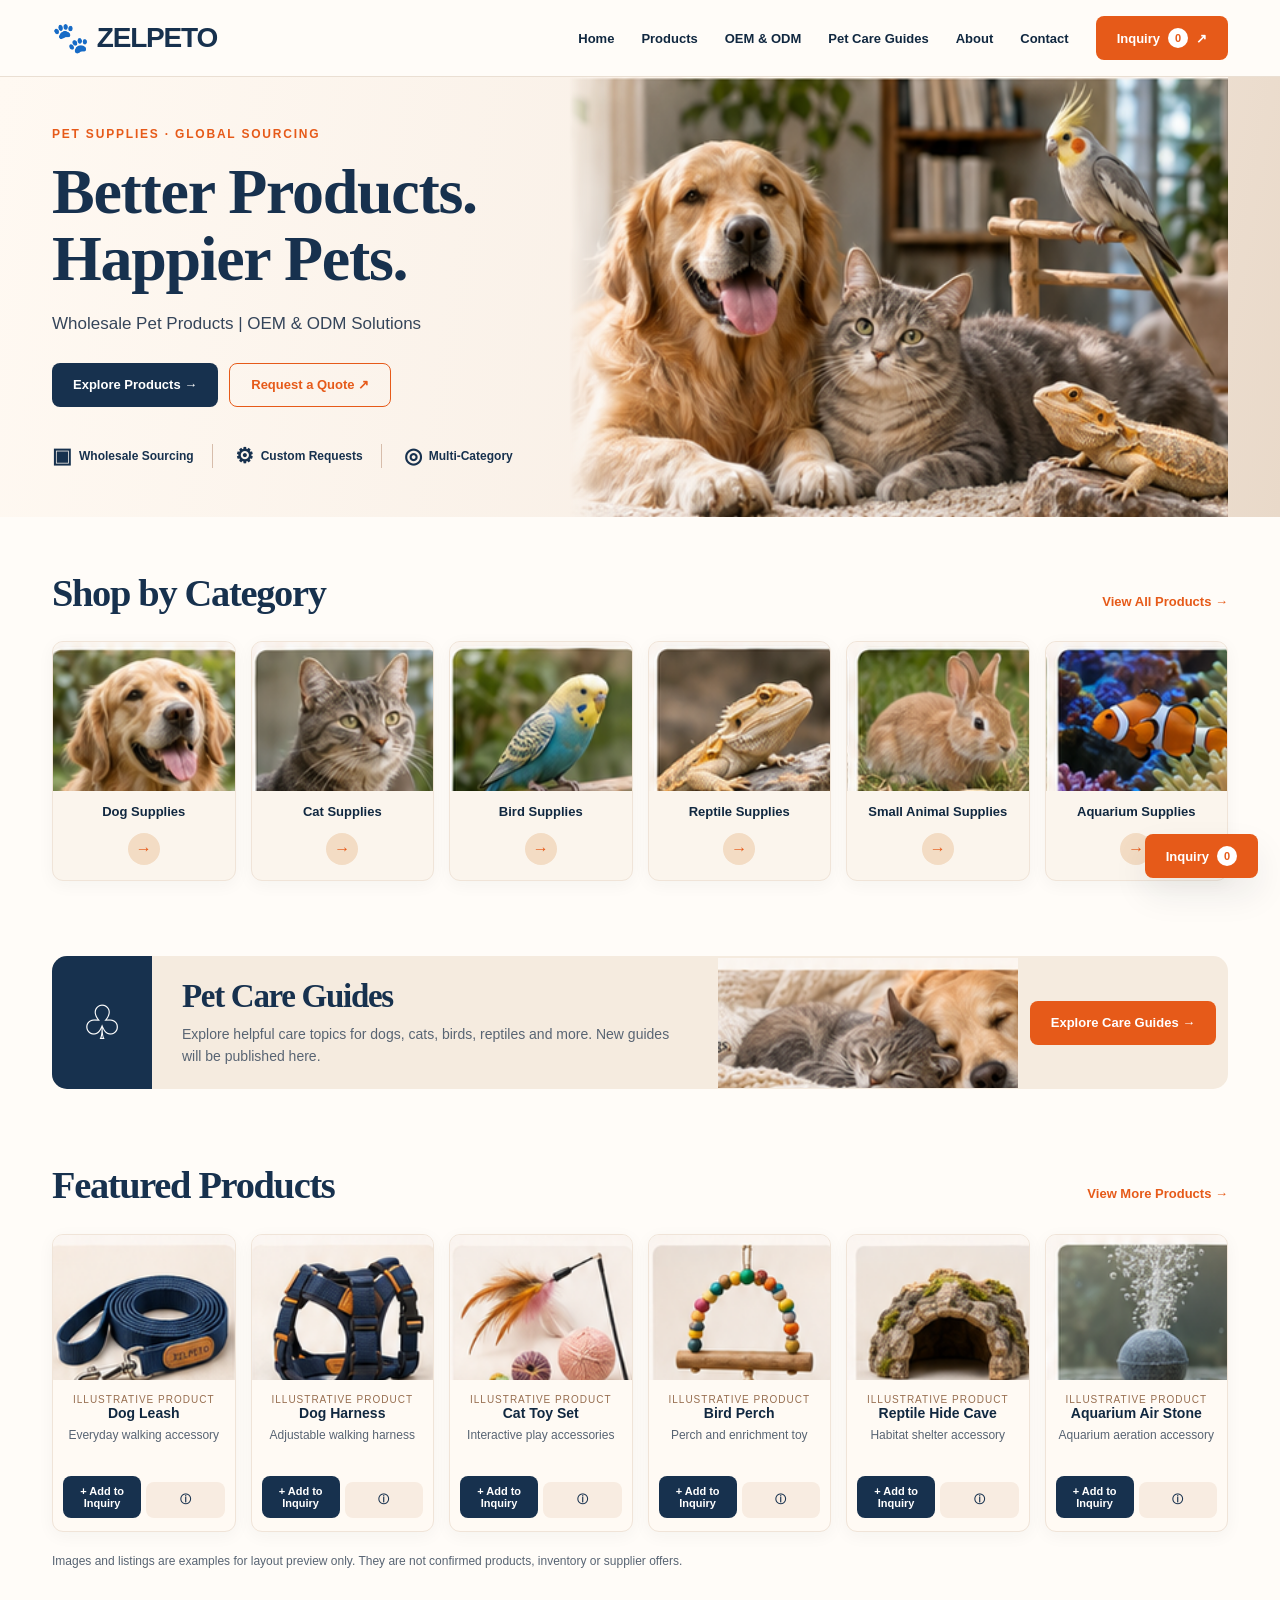
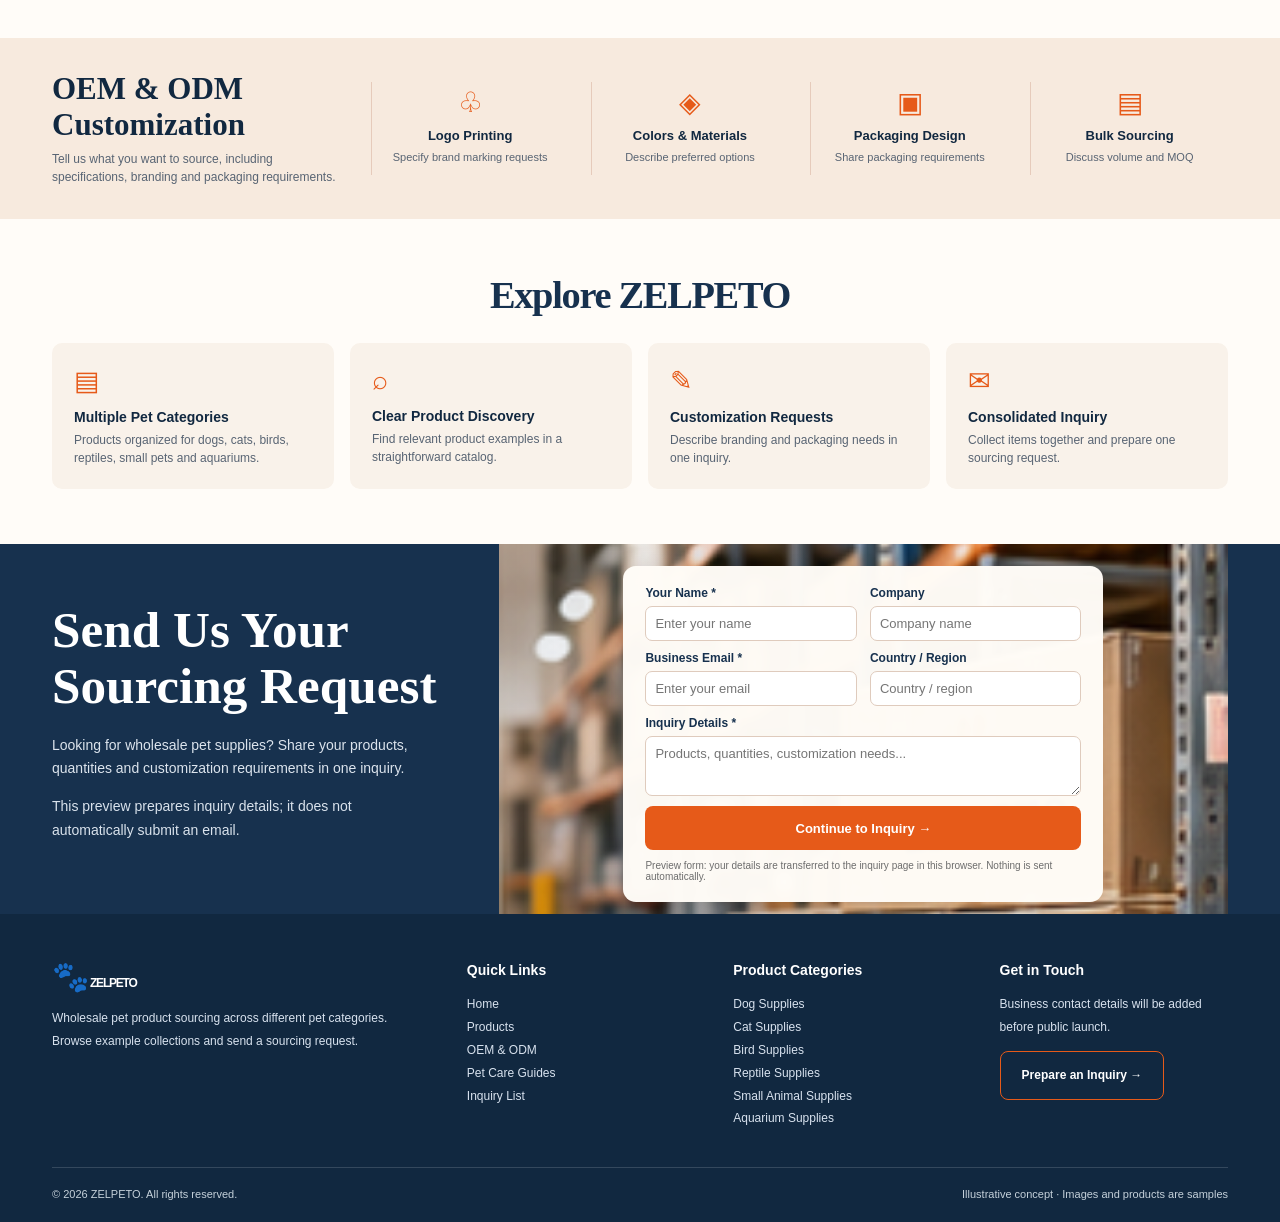
==== index.html @ fcb441b6 "Deploy ZELPETO static website" ====
<!doctype html><html lang="en"><head><meta charset="UTF-8"><meta name="viewport" content="width=device-width,initial-scale=1"><meta name="description" content="ZELPETO wholesale pet product sourcing: browse dog, cat, bird, reptile, small animal and aquarium product categories. Prepare an inquiry for custom sourcing."><meta name="theme-color" content="#19344f"><title>ZELPETO | Wholesale Pet Products & Sourcing</title><style>:root{--navy:#19344f;--navy2:#10283e;--orange:#d85b19;--orange2:#f2702b;--cream:#faf5ee;--paper:#fffefa;--sand:#f3e8dc;--line:#e9d9c9;--muted:#586473;--shadow:0 16px 35px rgba(31,39,50,.08)}*{box-sizing:border-box}html{scroll-behavior:smooth}body{margin:0;font-family:Inter,-apple-system,BlinkMacSystemFont,"Segoe UI",Arial,sans-serif;color:var(--navy2);background:var(--paper)}a{color:inherit;text-decoration:none}button,input,textarea,select{font:inherit}button{cursor:pointer}img{max-width:100%;display:block}.container{max-width:1240px;margin:auto;padding-inline:32px}.site-header{position:sticky;z-index:20;top:0;background:rgba(255,252,248,.96);border-bottom:1px solid #eadfd3;backdrop-filter:blur(16px)}.header-content{min-height:76px;display:flex;align-items:center;justify-content:space-between;gap:22px}.logo{display:inline-flex;align-items:center;gap:9px;font-weight:850;font-size:28px;letter-spacing:-1.2px;color:var(--navy)}.paw{font-size:30px;color:var(--orange);line-height:1}.nav{display:flex;align-items:center;gap:27px}.nav a{font-size:13px;font-weight:650;transition:color .15s}.nav a:hover,.nav a.active{color:var(--orange)}.btn{border:0;display:inline-flex;align-items:center;justify-content:center;gap:8px;min-height:44px;padding:12px 21px;border-radius:8px;font-size:13px;font-weight:750;transition:transform .18s,background .18s,color .18s}.btn:hover{transform:translateY(-2px)}.btn-primary{background:var(--navy);color:white}.btn-primary:hover{background:#295477}.btn-accent{background:var(--orange);color:white}.btn-accent:hover{background:#b9460d}.btn-outline{background:transparent;border:1.5px solid var(--orange);color:var(--orange)}.btn-outline:hover{background:#fff0e6}.btn-ghost{background:#f8ece1;color:var(--navy)}.menu-toggle{display:none;background:transparent;border:0;font-size:28px;color:var(--navy)}.hero{background:linear-gradient(110deg,#fff7ed 0%,#f8ecdf 48%,#ead9c7 100%);overflow:hidden}.hero-wrap{display:grid;grid-template-columns:48% 52%;min-height:480px;align-items:center}.hero-text{position:relative;z-index:1;padding-block:58px}.eyebrow{font-size:12px;font-weight:800;letter-spacing:1.8px;color:var(--orange);text-transform:uppercase}.hero h1,.title-serif,.section-heading,.page-head h1{font-family:Georgia,"Times New Roman",serif;font-weight:700;letter-spacing:-1.3px}.hero h1{font-size:clamp(42px,5vw,74px);line-height:1.06;margin:17px 0 18px;color:var(--navy)}.hero-lead{font-size:17px;line-height:1.55;margin:0 0 25px;color:#35455a}.hero-cta{display:flex;flex-wrap:wrap;gap:11px}.hero-photo{width:100%;height:480px;object-fit:cover;object-position:45% center;mask-image:linear-gradient(to right,transparent 0%,black 15%);-webkit-mask-image:linear-gradient(to right,transparent 0%,black 15%)}.trust-row{display:flex;gap:22px;margin-top:37px;font-size:12px;font-weight:700;color:var(--navy)}.trust-item{display:flex;align-items:center;gap:7px;border-right:1px solid #d7bdab;padding-right:18px}.trust-item:last-child{border:0}.trust-icon{font-size:21px}.section{padding-block:68px}.section-tight{padding-block:36px}.section-top{display:flex;justify-content:space-between;align-items:baseline;gap:14px;margin-bottom:27px}.section-heading{font-size:clamp(30px,3vw,42px);line-height:1.1;color:var(--navy);margin:0}.section-link{font-size:13px;color:var(--orange);font-weight:750;white-space:nowrap}.category-grid,.products-grid{display:grid;grid-template-columns:repeat(6,minmax(0,1fr));gap:15px}.category-card,.product-card{overflow:hidden;border-radius:11px;background:#fbf5ed;box-shadow:0 4px 17px rgba(28,38,52,.045);border:1px solid #f0e4d8}.category-card img{aspect-ratio:1.2;object-fit:cover;width:100%}.category-bottom{padding:13px 9px 15px;text-align:center}.category-bottom h3{font-size:13px;line-height:1.25;margin:0 0 13px}.circle-arrow{display:inline-flex;align-items:center;justify-content:center;width:32px;height:32px;border-radius:50%;background:#f3dcc4;color:var(--orange);font-weight:800}.category-card:hover img{filter:saturate(1.08)}.guides-banner{background:#f5ebdf;display:grid;grid-template-columns:120px minmax(240px,1fr) 230px 190px;align-items:center;overflow:hidden;border-radius:15px;min-height:150px}.guides-symbol{background:var(--navy);color:white;height:100%;display:flex;align-items:center;justify-content:center;font-size:58px}.guides-copy{padding:22px 30px}.guides-copy .section-heading{font-size:33px}.guides-copy p{margin:8px 0 0;font-size:14px;line-height:1.6;color:var(--muted)}.guides-photo{width:100%;height:150px;object-fit:cover;object-position:center}.guides-action{padding:12px}.guides-action .btn{width:100%;white-space:nowrap}.product-card{background:#fffaf4;display:flex;flex-direction:column}.product-card img{width:100%;aspect-ratio:1.12;object-fit:cover;background:#f4ece4}.product-body{padding:14px 10px 13px;display:flex;flex:1;flex-direction:column;text-align:center;align-items:center}.product-body h3{margin:0 0 6px;font-size:14px}.product-body p{font-size:12px;color:var(--muted);line-height:1.4;margin:0 0 14px;min-height:35px}.product-body .btn{font-size:11px;min-height:36px;padding:9px 11px;width:100%;margin-top:auto}.demo-label{font-size:10px;letter-spacing:1px;color:#976e50;text-transform:uppercase}.oem-band{background:#f7eade;padding:33px 0}.oem-layout{display:grid;grid-template-columns:1.5fr repeat(4,1fr);gap:22px;align-items:center}.oem-intro h2{font-family:Georgia,serif;font-size:31px;line-height:1.15;margin:0 0 8px}.oem-intro p{margin:0;color:var(--muted);font-size:12px;line-height:1.5}.oem-item{min-height:93px;text-align:center;border-left:1px solid #e6cbbb;padding:4px 10px}.oem-item .oem-icon{font-size:28px;color:var(--orange);display:block;margin-bottom:9px}.oem-item h3{font-size:13px;margin:0 0 6px}.oem-item p{margin:0;font-size:11px;color:var(--muted);line-height:1.5}.choose-grid{display:grid;grid-template-columns:repeat(4,1fr);gap:16px}.choose-card{background:#f9f2ea;border-radius:10px;padding:22px;min-height:138px}.choose-icon{color:var(--orange);font-size:27px}.choose-card h3{font-size:14px;margin:12px 0 6px}.choose-card p{font-size:12px;line-height:1.5;color:var(--muted);margin:0}.section-heading.center{text-align:center;margin-bottom:27px}.contact-panel{background:var(--navy);color:white;overflow:hidden}.contact-layout{display:grid;grid-template-columns:38% 1fr;align-items:center;min-height:330px;gap:30px}.contact-copy h2{font-family:Georgia,serif;font-size:clamp(30px,4vw,52px);line-height:1.1;margin:0 0 19px}.contact-copy p{line-height:1.7;color:#dce4ed;font-size:14px;max-width:380px}.contact-actions{display:flex;gap:10px;flex-wrap:wrap;margin-top:25px}.contact-image{height:330px;background:linear-gradient(90deg,var(--navy),transparent 20%),url('[data-uri]') center/cover no-repeat;position:relative}.contact-image:after{content:"Sample brand imagery · not a real warehouse";position:absolute;bottom:14px;right:14px;background:rgba(16,40,62,.8);color:white;font-size:11px;padding:7px 10px;border-radius:6px}.site-footer{background:var(--navy2);color:white;padding:48px 0 22px}.footer-grid{display:grid;grid-template-columns:1.65fr 1fr 1fr 1fr;gap:38px}.footer-grid h3{font-size:14px;margin:0 0 15px}.footer-grid p,.footer-grid a{font-size:12px;color:#d8e2ee;line-height:1.9}.footer-grid a{display:block}.footer-grid a:hover{color:white;text-decoration:underline}.footer-bottom{margin-top:37px;padding-top:20px;border-top:1px solid rgba(255,255,255,.15);font-size:11px;color:#c5d1da;display:flex;justify-content:space-between;gap:20px}.page-head{background:#f7ede3;padding:60px 0 50px}.page-head h1{font-size:clamp(38px,5vw,58px);margin:8px 0 12px}.page-head p{font-size:15px;color:var(--muted);max-width:690px;line-height:1.65;margin:0}.pill-row{display:flex;flex-wrap:wrap;gap:8px;margin-bottom:24px}.pill{background:white;border:1px solid #e7d6c6;color:var(--navy);border-radius:60px;padding:11px 15px;font-size:13px;font-weight:650}.pill[aria-pressed="true"],.pill:hover{background:var(--navy);color:white;border-color:var(--navy)}.catalog-grid{display:grid;grid-template-columns:repeat(3,1fr);gap:22px}.catalog-grid .product-card img{aspect-ratio:1.45}.catalog-grid .product-body{padding:17px}.catalog-grid .product-body p{min-height:0}.catalog-grid .product-body .btn{max-width:225px}.empty{padding:50px;text-align:center;background:#faf3ec;border-radius:14px;color:var(--muted)}.guide-categories{display:grid;grid-template-columns:repeat(3,1fr);gap:22px}.guide-card{border:1px solid #e8d8c8;border-radius:13px;overflow:hidden;background:#fffcf8}.guide-card img{width:100%;aspect-ratio:1.75;object-fit:cover}.guide-card div{padding:21px}.guide-card h3{font-size:20px;margin:0 0 7px;color:var(--navy)}.guide-card p{font-size:13px;line-height:1.6;color:var(--muted);margin:0}.notice{background:#fff1e6;border-left:4px solid var(--orange);padding:17px 20px;border-radius:6px;color:#63432e;font-size:13px;line-height:1.7;margin-top:26px}.inquiry-layout{display:grid;grid-template-columns:1.12fr 1fr;gap:32px;align-items:start}.panel{background:#fffaf4;border:1px solid #eadbcc;border-radius:14px;padding:26px}.panel h2{margin:0 0 14px;font-size:22px}.cart-item{display:flex;align-items:center;gap:14px;border-bottom:1px solid #eadbcc;padding:15px 0}.cart-item img{width:74px;height:74px;object-fit:cover;border-radius:8px}.cart-item .info{flex:1}.cart-item h3{margin:0 0 6px;font-size:14px}.cart-item p{margin:0 0 8px;color:var(--muted);font-size:11px}.cart-item button{background:transparent;border:0;color:#a44c2a;font-size:12px;padding:0}.cart-item input{width:68px;border:1px solid #dfccbc;border-radius:6px;padding:8px}.form-grid{display:grid;grid-template-columns:1fr 1fr;gap:13px}.field{display:flex;flex-direction:column;gap:6px;margin-bottom:14px}.field label{font-size:12px;font-weight:700}.field input,.field textarea,.field select{border:1px solid #dfcbbd;border-radius:7px;background:white;padding:12px;width:100%;font-size:13px;color:var(--navy)}.field textarea{min-height:125px;resize:vertical}.help{font-size:12px;line-height:1.6;color:var(--muted)}.status{margin-top:15px;font-size:13px;min-height:20px}.modal-backdrop{position:fixed;z-index:40;inset:0;background:rgba(12,27,41,.65);padding:20px;display:flex;align-items:center;justify-content:center}.modal{background:white;border-radius:15px;width:min(670px,100%);max-height:90vh;overflow:auto;position:relative;display:grid;grid-template-columns:45% 55%}.modal>img{width:100%;height:100%;object-fit:cover}.modal-copy{padding:28px}.modal-copy h2{margin:6px 0;font-size:26px}.modal-copy p{font-size:13px;line-height:1.7;color:var(--muted)}.modal-close{position:absolute;top:10px;right:10px;border:0;background:white;border-radius:50%;font-size:24px;width:36px;height:36px;box-shadow:var(--shadow)}.floating-cart{position:fixed;right:22px;bottom:22px;z-index:12;box-shadow:var(--shadow)}.count{display:inline-flex;background:#fff;color:var(--orange);min-width:20px;height:20px;border-radius:20px;align-items:center;justify-content:center;font-size:11px;padding:0 4px}.sr-only{position:absolute;width:1px;height:1px;overflow:hidden;clip:rect(0,0,0,0)}
@media(max-width:1080px){.nav{gap:16px}.nav a{font-size:12px}.logo{font-size:24px}.category-grid,.products-grid{grid-template-columns:repeat(3,1fr)}.guides-banner{grid-template-columns:90px 1fr 170px}.guides-action{grid-column:2 / -1;padding:0 20px 18px;justify-self:start}.guides-photo{height:100%}.oem-layout{grid-template-columns:repeat(4,1fr)}.oem-intro{grid-column:1 / -1}.oem-item:first-of-type{border:0}}
@media(max-width:740px){.container{padding-inline:18px}.header-content{min-height:66px}.menu-toggle{display:block}.nav{display:none;position:absolute;left:0;right:0;top:66px;flex-direction:column;align-items:stretch;gap:0;background:#fffaf5;padding:12px 18px 20px;box-shadow:0 15px 25px #0001}.nav.open{display:flex}.nav a{padding:12px;font-size:14px}.nav .btn{margin-top:9px}.hero-wrap{grid-template-columns:1fr}.hero-text{padding-block:37px 22px}.hero h1{font-size:44px}.hero-lead{font-size:14px}.hero-photo{height:270px;mask-image:none;-webkit-mask-image:none;object-position:center}.trust-row{gap:8px;justify-content:space-between;margin-top:25px;font-size:10px}.trust-item{padding-right:8px;gap:4px}.trust-icon{font-size:15px}.section{padding-block:43px}.section-heading{font-size:30px}.section-top{align-items:center}.section-link{font-size:11px}.category-grid,.products-grid{grid-template-columns:repeat(2,1fr);gap:10px}.category-card img{aspect-ratio:1.25}.guides-banner{grid-template-columns:66px 1fr;min-height:0}.guides-symbol{font-size:34px}.guides-copy{padding:19px}.guides-copy .section-heading{font-size:25px}.guides-copy p{font-size:12px}.guides-photo{display:none}.guides-action{grid-column:2;padding:0 18px 18px}.product-body .btn{font-size:10px}.oem-layout{grid-template-columns:repeat(2,1fr);gap:14px}.oem-item{border-left:0;border-top:1px solid #e6cbbb;padding-top:14px}.choose-grid{grid-template-columns:repeat(2,1fr);gap:9px}.choose-card{padding:16px}.contact-layout{grid-template-columns:1fr;gap:0;padding-top:32px}.contact-image{height:190px;margin-inline:-18px}.footer-grid{grid-template-columns:repeat(2,1fr);gap:25px}.footer-grid>div:first-child{grid-column:1/-1}.footer-bottom{display:block}.catalog-grid,.guide-categories,.inquiry-layout{grid-template-columns:1fr}.page-head{padding:42px 0}.form-grid{grid-template-columns:1fr}.modal{grid-template-columns:1fr;max-width:450px}.modal>img{height:220px}.modal-copy{padding:20px}.floating-cart{bottom:15px;right:15px}}

/* ZELPETO approved navy / cream / orange design refinements */
:root{--navy:#17314e;--navy2:#112840;--orange:#e65a19;--cream:#fbf4ec;--paper:#fffcf8}
.hero{background:linear-gradient(100deg,#fff9f2 0%,#f9f0e7 53%,#e9d9c9 100%)}
.hero-wrap{min-height:440px;grid-template-columns:44% 56%}
.hero-photo{height:440px;object-position:center center;mask-image:linear-gradient(to right,transparent 0%,black 8%);-webkit-mask-image:linear-gradient(to right,transparent 0%,black 8%)}
.hero-text{padding-block:47px}
.section{padding-block:55px}
.section-tight{padding-block:20px}
.category-card img{aspect-ratio:1.22}
.guides-banner{grid-template-columns:100px minmax(230px,1fr) 300px 210px;min-height:130px}
.guides-photo{height:130px}
.guides-symbol{font-size:47px}
.product-card img{aspect-ratio:1.25}
.contact-layout{min-height:370px;grid-template-columns:38% 62%;gap:0}
.contact-image{height:370px}
.contact-form-preview{background:rgba(255,252,247,.98);border-radius:13px;padding:20px 22px;box-shadow:0 8px 30px #0002;color:var(--navy);max-width:480px;position:relative;z-index:1;margin:0 auto}
.contact-form-preview .field{margin-bottom:10px}.contact-form-preview .field input,.contact-form-preview .field textarea{padding:9px}.contact-form-preview .field textarea{min-height:60px}
.contact-form-preview .btn{width:100%}
.contact-right{height:370px;position:relative;display:grid;align-items:center;padding:22px 24px;background:linear-gradient(90deg,rgba(23,49,78,.09),rgba(23,49,78,.01)),url('[data-uri]') right center/cover no-repeat}
.photo-note{font-size:10px;color:#6d6d6d;margin:10px 0 0}
@media(max-width:1080px){.guides-banner{grid-template-columns:75px 1fr 175px}.guides-photo{height:100%}.guides-action{grid-column:2/-1}.hero-wrap{grid-template-columns:46% 54%}}
@media(max-width:740px){.hero-wrap{grid-template-columns:1fr}.hero-photo{height:260px;mask-image:none;-webkit-mask-image:none}.section{padding-block:42px}.guides-banner{grid-template-columns:66px 1fr}.guides-photo{display:none}.contact-layout{grid-template-columns:1fr}.contact-right{height:auto;padding:22px 18px 28px;margin-inline:-18px}.contact-form-preview{max-width:none;margin:0;width:100%}}
</style></head><body data-page="home"><div id="app"></div><script>/* Customize this before publishing. Empty email means no email sending is advertised. */
window.ZELPETO_CONFIG = {
  companyEmail: "",
  companyName: "ZELPETO"
};

window.ZELPETO_CATEGORIES = [
  { id:"dog", name:"Dog Supplies", img:"02_category_dog.png", subtitle:"Everyday essentials for dogs" },
  { id:"cat", name:"Cat Supplies", img:"03_category_cat.png", subtitle:"Play, rest and care for cats" },
  { id:"bird", name:"Bird Supplies", img:"04_category_bird.png", subtitle:"Enrichment and habitat accessories" },
  { id:"reptile", name:"Reptile Supplies", img:"05_category_reptile.png", subtitle:"Reptile habitat essentials" },
  { id:"small", name:"Small Animal Supplies", img:"06_category_small_animal.png", subtitle:"Accessories for smaller companions" },
  { id:"aquarium", name:"Aquarium Supplies", img:"07_category_aquarium.png", subtitle:"Aquarium equipment and décor" }
];
window.ZELPETO_PRODUCTS = [
  { id:"demo-dog-leash", name:"Dog Leash", category:"dog", image:"09_product_dog_leash.png", subtitle:"Everyday walking accessory", detail:"A sample leash listing showcasing the product catalog format. Materials, available lengths and order quantity are confirmed during sourcing." },
  { id:"demo-dog-harness", name:"Dog Harness", category:"dog", image:"10_product_dog_harness.png", subtitle:"Adjustable walking harness", detail:"A sample harness listing. Confirm sizes, materials and customization options before placing any purchase order." },
  { id:"demo-cat-toy", name:"Cat Toy Set", category:"cat", image:"11_product_cat_toy_set.png", subtitle:"Interactive play accessories", detail:"A sample cat play set listing. Product components, packaging and MOQ require supplier confirmation." },
  { id:"demo-bird-perch", name:"Bird Perch", category:"bird", image:"12_product_bird_perch.png", subtitle:"Perch and enrichment toy", detail:"A sample bird accessory listing. Check suitability, dimensions and materials for each bird species." },
  { id:"demo-reptile-hide", name:"Reptile Hide Cave", category:"reptile", image:"13_product_reptile_hide_cave.png", subtitle:"Habitat shelter accessory", detail:"A sample reptile shelter listing. Final specifications should be matched to the species and enclosure." },
  { id:"demo-air-stone", name:"Aquarium Air Stone", category:"aquarium", image:"14_product_aquarium_air_stone.png", subtitle:"Aquarium aeration accessory", detail:"A sample aquarium accessory listing. Review pump compatibility, product size and material specifications." }
];

window.ZELPETO_EMBEDDED_IMAGES={"01_hero_animals.png":"[data-uri]","02_category_dog.png":"[data-uri]","03_category_cat.png":"[data-uri]","04_category_bird.png":"[data-uri]","05_category_reptile.png":"[data-uri]","06_category_small_animal.png":"[data-uri]","07_category_aquarium.png":"[data-uri]","08_guides_banner_animals.png":"[data-uri]","09_product_dog_leash.png":"[data-uri]","10_product_dog_harness.png":"[data-uri]","11_product_cat_toy_set.png":"[data-uri]","12_product_bird_perch.png":"[data-uri]","13_product_reptile_hide_cave.png":"[data-uri]","14_product_aquarium_air_stone.png":"[data-uri]","15_warehouse_boxes.png":"[data-uri]"};
(function(){
  'use strict';
  const categories=window.ZELPETO_CATEGORIES||[];
  const products=window.ZELPETO_PRODUCTS||[];
  const cfg=window.ZELPETO_CONFIG||{};
  const img=n=>window.ZELPETO_EMBEDDED_IMAGES[n]||'';
  const byId=id=>document.getElementById(id);
  const textSafe=s=>String(s).replace(/[&<>"']/g,c=>({'&':'&amp;','<':'&lt;','>':'&gt;','"':'&quot;',"'":'&#39;'}[c]));
  const getCart=()=>{try{const v=JSON.parse(localStorage.getItem('zelpeto_inquiry_cart')||JSON.stringify(window.__cartBackup||{}));return v&&typeof v==='object'&&!Array.isArray(v)?v:{}}catch{return {}}};
  const putCart=c=>{try{localStorage.setItem('zelpeto_inquiry_cart',JSON.stringify(c))}catch(e){window.__cartBackup=c}updateCount()};
  const updateCount=()=>{const n=Object.values(getCart()).reduce((s,v)=>s+(Math.max(0,Number(v)||0)),0);document.querySelectorAll('.cart-count').forEach(x=>x.textContent=n)};
  const toast=message=>{let el=byId('feedback-toast');if(!el){el=document.createElement('div');el.id='feedback-toast';el.style.cssText='position:fixed;bottom:85px;right:20px;background:#19344f;color:white;padding:12px 18px;border-radius:9px;z-index:80;box-shadow:0 8px 30px #0003;font-size:13px;max-width:290px';document.body.appendChild(el)}el.textContent=message;el.hidden=false;setTimeout(()=>el.hidden=true,2600)};
  function addCart(id){const p=products.find(x=>x.id===id);if(!p)return;const c=getCart();c[id]=Math.min(9999,(Number(c[id])||0)+1);putCart(c);toast(p.name+' added to inquiry list')}
  function header(){return `<header class="site-header"><div class="container header-content"><a href="index.html" class="logo" aria-label="ZELPETO Home"><span class="paw">🐾</span> ZELPETO</a><button class="menu-toggle" id="menu-toggle" aria-label="Toggle menu" aria-expanded="false">☰</button><nav id="main-nav" class="nav" aria-label="Main navigation"><a href="index.html">Home</a><a href="products.html">Products</a><a href="index.html#oem">OEM & ODM</a><a href="guides.html">Pet Care Guides</a><a href="index.html#why">About</a><a href="index.html#contact">Contact</a><a href="inquiry.html" class="btn btn-accent">Inquiry <span class="count cart-count">0</span> ↗</a></nav></div></header>`}
  function footer(){return `<footer class="site-footer"><div class="container"><div class="footer-grid"><div><a class="logo" href="index.html" style="color:white"><span class="paw">🐾</span> ZELPETO</a><p>Wholesale pet product sourcing across different pet categories.<br>Browse example collections and send a sourcing request.</p></div><div><h3>Quick Links</h3><a href="index.html">Home</a><a href="products.html">Products</a><a href="index.html#oem">OEM & ODM</a><a href="guides.html">Pet Care Guides</a><a href="inquiry.html">Inquiry List</a></div><div><h3>Product Categories</h3>${categories.map(c=>`<a href="products.html?category=${c.id}">${textSafe(c.name)}</a>`).join('')}</div><div><h3>Get in Touch</h3><p>Business contact details will be added before public launch.</p><a href="inquiry.html" class="btn btn-outline" style="display:inline-flex;color:white">Prepare an Inquiry →</a></div></div><div class="footer-bottom"><span>© ${new Date().getFullYear()} ZELPETO. All rights reserved.</span><span>Illustrative concept · Images and products are samples</span></div></div></footer>`}
  function categoryCard(c){return `<a class="category-card" href="products.html?category=${c.id}"><img src="${img(c.img)}" alt="${textSafe(c.name)}" loading="lazy"><div class="category-bottom"><h3>${textSafe(c.name)}</h3><span class="circle-arrow" aria-hidden="true">→</span></div></a>`}
  function productCard(p){return `<article class="product-card"><img src="${img(p.image)}" alt="Sample product image: ${textSafe(p.name)}" loading="lazy"><div class="product-body"><span class="demo-label">Illustrative product</span><h3>${textSafe(p.name)}</h3><p>${textSafe(p.subtitle)}</p><div style="display:flex;gap:5px;width:100%"><button class="btn btn-primary" data-add="${p.id}">+ Add to Inquiry</button><button class="btn btn-ghost" data-view="${p.id}" aria-label="Details for ${textSafe(p.name)}">ⓘ</button></div></div></article>`}
  function home(){return `<section class="hero"><div class="container hero-wrap"><div class="hero-text"><div class="eyebrow">Pet Supplies · Global Sourcing</div><h1>Better Products.<br>Happier Pets.</h1><p class="hero-lead">Wholesale Pet Products | OEM & ODM Solutions</p><div class="hero-cta"><a class="btn btn-primary" href="products.html">Explore Products →</a><a class="btn btn-outline" href="inquiry.html">Request a Quote ↗</a></div><div class="trust-row"><span class="trust-item"><span class="trust-icon">▣</span> Wholesale Sourcing</span><span class="trust-item"><span class="trust-icon">⚙</span> Custom Requests</span><span class="trust-item"><span class="trust-icon">◎</span> Multi-Category</span></div></div><img class="hero-photo" src="${img('01_hero_animals.png')}" alt="Dog, cat, bird and bearded dragon in a warm home environment"></div></section>
  <section class="section" id="categories"><div class="container"><div class="section-top"><h2 class="section-heading">Shop by Category</h2><a class="section-link" href="products.html">View All Products →</a></div><div class="category-grid">${categories.map(categoryCard).join('')}</div></div></section>
  <section class="section-tight"><div class="container"><div class="guides-banner"><div class="guides-symbol" aria-hidden="true">♧</div><div class="guides-copy"><h2 class="section-heading">Pet Care Guides</h2><p>Explore helpful care topics for dogs, cats, birds, reptiles and more. New guides will be published here.</p></div><img class="guides-photo" src="${img('08_guides_banner_animals.png')}" alt="Sleeping dog and cat"><div class="guides-action"><a class="btn btn-accent" href="guides.html">Explore Care Guides →</a></div></div></div></section>
  <section class="section" id="featured"><div class="container"><div class="section-top"><h2 class="section-heading">Featured Products</h2><a class="section-link" href="products.html">View More Products →</a></div><div class="products-grid">${products.map(productCard).join('')}</div><p class="help" style="margin-top:20px">Images and listings are examples for layout preview only. They are not confirmed products, inventory or supplier offers.</p></div></section>
  <section id="oem" class="oem-band"><div class="container oem-layout"><div class="oem-intro"><h2>OEM & ODM<br>Customization</h2><p>Tell us what you want to source, including specifications, branding and packaging requirements.</p></div><div class="oem-item"><span class="oem-icon">♧</span><h3>Logo Printing</h3><p>Specify brand marking requests</p></div><div class="oem-item"><span class="oem-icon">◈</span><h3>Colors & Materials</h3><p>Describe preferred options</p></div><div class="oem-item"><span class="oem-icon">▣</span><h3>Packaging Design</h3><p>Share packaging requirements</p></div><div class="oem-item"><span class="oem-icon">▤</span><h3>Bulk Sourcing</h3><p>Discuss volume and MOQ</p></div></div></section>
  <section id="why" class="section"><div class="container"><h2 class="section-heading center">Explore ZELPETO</h2><div class="choose-grid"><div class="choose-card"><span class="choose-icon">▤</span><h3>Multiple Pet Categories</h3><p>Products organized for dogs, cats, birds, reptiles, small pets and aquariums.</p></div><div class="choose-card"><span class="choose-icon">⌕</span><h3>Clear Product Discovery</h3><p>Find relevant product examples in a straightforward catalog.</p></div><div class="choose-card"><span class="choose-icon">✎</span><h3>Customization Requests</h3><p>Describe branding and packaging needs in one inquiry.</p></div><div class="choose-card"><span class="choose-icon">✉</span><h3>Consolidated Inquiry</h3><p>Collect items together and prepare one sourcing request.</p></div></div></div></section>
  <section id="contact" class="contact-panel"><div class="container contact-layout"><div class="contact-copy"><h2>Send Us Your<br>Sourcing Request</h2><p>Looking for wholesale pet supplies? Share your products, quantities and customization requirements in one inquiry.</p><p class="help" style="color:#d9e2ec">This preview prepares inquiry details; it does not automatically submit an email.</p></div><div class="contact-right"><form class="contact-form-preview" id="homepage-inquiry"><div class="form-grid"><div class="field"><label for="hp-name">Your Name *</label><input id="hp-name" name="name" autocomplete="name" required placeholder="Enter your name"></div><div class="field"><label for="hp-company">Company</label><input id="hp-company" name="company" autocomplete="organization" placeholder="Company name"></div></div><div class="form-grid"><div class="field"><label for="hp-email">Business Email *</label><input id="hp-email" name="email" type="email" autocomplete="email" required placeholder="Enter your email"></div><div class="field"><label for="hp-country">Country / Region</label><input id="hp-country" name="country" autocomplete="country-name" placeholder="Country / region"></div></div><div class="field"><label for="hp-details">Inquiry Details *</label><textarea id="hp-details" name="details" required placeholder="Products, quantities, customization needs..."></textarea></div><button class="btn btn-accent" type="submit">Continue to Inquiry →</button><p class="photo-note">Preview form: your details are transferred to the inquiry page in this browser. Nothing is sent automatically.</p></form></div></div></section>`}
  function catalog(){return `<section class="page-head"><div class="container"><div class="eyebrow">Product Catalog</div><h1>Explore Pet Supplies</h1><p>Browse across pet categories, view illustrative product details, and add items to an inquiry list. Actual availability and specifications need to be confirmed.</p></div></section><section class="section"><div class="container"><div class="pill-row" id="category-filters"><button class="pill" data-category="all">All Products</button>${categories.map(c=>`<button class="pill" data-category="${c.id}">${textSafe(c.name)}</button>`).join('')}</div><div id="catalog-grid" class="catalog-grid"></div><div class="notice">All listings shown are demonstration content based on the homepage mockup. Replace them with genuine product photography and verified specifications before public launch.</div></div></section>`}
  function guidePage(){return `<section class="page-head"><div class="container"><div class="eyebrow">Learn & Explore</div><h1>Pet Care Guides</h1><p>Find future care articles by pet type. This section is reserved for educational content and will grow as articles are reviewed and published.</p></div></section><section class="section"><div class="container"><div class="guide-categories">${categories.map(c=>`<article class="guide-card"><img src="${img(c.img)}" alt="${textSafe(c.name)}" loading="lazy"><div><h3>${textSafe(c.name.replace('Supplies','Care'))}</h3><p>${textSafe(c.subtitle)}. Educational guides coming soon.</p></div></article>`).join('')}</div><div class="notice">Care guides are not published yet. Later this section can expand into category pages and individual articles with sources and review dates.</div></div></section>`}
  function inquiry(){return `<section class="page-head"><div class="container"><div class="eyebrow">Sourcing Request</div><h1>Inquiry List</h1><p>Review the selected products and prepare your sourcing message. No information is sent to a server in this version.</p></div></section><section class="section"><div class="container inquiry-layout"><div class="panel"><h2>Selected Products <span class="count cart-count" style="background:var(--orange);color:white">0</span></h2><div id="cart-items"></div><p class="help">Adjust quantities below. Items are stored only in your current browser.</p><a class="btn btn-outline" href="products.html">+ Browse More Products</a></div><div class="panel"><h2>Prepare a Quote Request</h2><form id="inquiry-form"><div class="form-grid"><div class="field"><label for="fullName">Your Name *</label><input id="fullName" name="name" required autocomplete="name"></div><div class="field"><label for="company">Company</label><input id="company" name="company" autocomplete="organization"></div></div><div class="form-grid"><div class="field"><label for="email">Business Email *</label><input id="email" name="email" type="email" required autocomplete="email"></div><div class="field"><label for="country">Country / Region</label><input id="country" name="country" autocomplete="country-name"></div></div><div class="field"><label for="details">Products, Quantities & Requirements *</label><textarea id="details" name="details" required placeholder="Specify needed quantities, materials, branding, target market, packaging, etc."></textarea></div><button class="btn btn-accent" type="submit">Prepare My Inquiry →</button><p class="help" style="margin-top:12px" id="sending-disclaimer"></p><div role="status" class="status" id="inquiry-status"></div><div id="inquiry-actions" style="display:none;margin-top:10px;gap:9px;flex-wrap:wrap"><button type="button" class="btn btn-primary" id="copy-inquiry">Copy Inquiry Text</button><a id="email-inquiry" class="btn btn-outline" href="#" style="display:none">Open Email App ↗</a></div></form></div></div></section>`}
  const routes={home,products:catalog,guides:guidePage,inquiry};
  const page=document.body.dataset.page||'home';
  const app=byId('app');
  if(app)app.innerHTML=header()+(routes[page]||home)()+footer()+`<a href="inquiry.html" class="btn btn-accent floating-cart" aria-label="View inquiry list">Inquiry <span class="count cart-count">0</span></a>`;
  const toggle=byId('menu-toggle');if(toggle){toggle.addEventListener('click',()=>{let open=byId('main-nav').classList.toggle('open');toggle.setAttribute('aria-expanded',String(open))})}
  updateCount();
  document.addEventListener('click',e=>{const add=e.target.closest('[data-add]');if(add)addCart(add.dataset.add);const view=e.target.closest('[data-view]');if(view)showProduct(view.dataset.view)});
  function showProduct(id){const p=products.find(x=>x.id===id);if(!p)return;const overlay=document.createElement('div');overlay.className='modal-backdrop';overlay.innerHTML=`<div class="modal" role="dialog" aria-modal="true" aria-label="${textSafe(p.name)} details"><button class="modal-close" aria-label="Close">×</button><img src="${img(p.image)}" alt="${textSafe(p.name)}"><div class="modal-copy"><div class="eyebrow">Sample Product</div><h2>${textSafe(p.name)}</h2><p>${textSafe(p.detail)}</p><p><strong>MOQ:</strong> To be confirmed<br><strong>Customization:</strong> By inquiry<br><strong>Availability:</strong> Unverified sample</p><button class="btn btn-primary" data-add="${p.id}">+ Add to Inquiry</button></div></div>`;document.body.append(overlay);const close=()=>overlay.remove();overlay.querySelector('.modal-close').onclick=close;overlay.addEventListener('click',e=>{if(e.target===overlay)close()});const esc=e=>{if(e.key==='Escape'){close();document.removeEventListener('keydown',esc)}};document.addEventListener('keydown',esc);overlay.querySelector('.modal-close').focus()}
  if(page==='products'){const filterButtons=Array.from(document.querySelectorAll('[data-category]'));const initial=new URLSearchParams(location.search).get('category')||'all';const select=id=>{const valid=id==='all'||categories.some(c=>c.id===id);const current=valid?id:'all';filterButtons.forEach(b=>b.setAttribute('aria-pressed',String(b.dataset.category===current)));const show=current==='all'?products:products.filter(p=>p.category===current);byId('catalog-grid').innerHTML=show.length?show.map(productCard).join(''):`<div class="empty" style="grid-column:1/-1">No sample products in this category yet. You can still describe your sourcing needs in an inquiry.</div>`;const target=new URL(location.href);if(current==='all')target.searchParams.delete('category');else target.searchParams.set('category',current);history.replaceState(null,'',target)};filterButtons.forEach(b=>b.onclick=()=>select(b.dataset.category));select(initial)}
  function renderCart(){const node=byId('cart-items');if(!node)return;const c=getCart();const entries=Object.entries(c).filter(([id,qty])=>products.some(p=>p.id===id)&&qty>0);if(!entries.length){node.innerHTML='<div class="empty" style="margin-bottom:18px">Your inquiry list is empty. Add products from the catalog or describe your request in the form.</div>';return}node.innerHTML=entries.map(([id,q])=>{const p=products.find(x=>x.id===id);return `<div class="cart-item"><img src="${img(p.image)}" alt="${textSafe(p.name)}"><div class="info"><h3>${textSafe(p.name)}</h3><p>Sample product · qty is indicative only</p><button data-remove="${id}">Remove</button></div><label><span class="sr-only">Quantity for ${textSafe(p.name)}</span><input aria-label="Quantity for ${textSafe(p.name)}" type="number" min="1" max="9999" value="${q}" data-quantity="${id}"></label></div>`}).join('');node.querySelectorAll('[data-remove]').forEach(b=>b.onclick=()=>{let c=getCart();delete c[b.dataset.remove];putCart(c);renderCart()});node.querySelectorAll('[data-quantity]').forEach(i=>i.onchange=()=>{let c=getCart();c[i.dataset.quantity]=Math.max(1,Math.min(9999,parseInt(i.value)||1));putCart(c);renderCart()})}
  if(page==='home'){const hp=byId('homepage-inquiry');if(hp)hp.addEventListener('submit',e=>{e.preventDefault();if(!hp.reportValidity())return;const data={name:hp.elements.name.value,company:hp.elements.company.value,email:hp.elements.email.value,country:hp.elements.country.value,details:hp.elements.details.value};try{sessionStorage.setItem('zelpeto_home_inquiry',JSON.stringify(data))}catch(e){}location.href='inquiry.html';})}
  if(page==='inquiry'){renderCart();try{const raw=sessionStorage.getItem('zelpeto_home_inquiry');if(raw){const values=JSON.parse(raw);for(const key of ['name','company','email','country','details']){if(values[key]&&byId('inquiry-form').elements[key])byId('inquiry-form').elements[key].value=values[key]}sessionStorage.removeItem('zelpeto_home_inquiry')}}catch{}let currentMessage='';const email=(cfg.companyEmail||'').trim();byId('sending-disclaimer').textContent=email?'This form prepares an email in your email app; submitting does not automatically send it.':'This preview does not send messages. You can copy the inquiry text; add a confirmed business email in config.js to enable an email-app link.';byId('inquiry-form').addEventListener('submit',e=>{e.preventDefault();const f=e.target;if(!f.reportValidity())return;const c=getCart();const lines=Object.entries(c).map(([id,qty])=>{const p=products.find(x=>x.id===id);return p?`- ${p.name}: ${qty} (sample item)` : ''}).filter(Boolean);currentMessage=`ZELPETO - Sourcing Inquiry\n\nName: ${f.elements.name.value.trim()}\nCompany: ${f.elements.company.value.trim()||'Not provided'}\nEmail: ${f.elements.email.value.trim()}\nCountry/Region: ${f.elements.country.value.trim()||'Not provided'}\n\nItems:\n${lines.length?lines.join('\n'):'No products selected'}\n\nRequirements:\n${f.elements.details.value.trim()}\n\nPlease confirm actual specifications, availability, MOQ and quotation.`;byId('inquiry-actions').style.display='flex';byId('inquiry-status').textContent='Your request text is ready. Nothing has been sent.';const link=byId('email-inquiry');if(email&&/^[^\s@]+@[^\s@]+\.[^\s@]+$/.test(email)){link.style.display='inline-flex';link.href=`mailto:${encodeURIComponent(email)}?subject=${encodeURIComponent('ZELPETO B2B sourcing inquiry')}&body=${encodeURIComponent(currentMessage)}`}else link.style.display='none'});byId('copy-inquiry').onclick=async()=>{try{await navigator.clipboard.writeText(currentMessage);toast('Inquiry text copied')}catch{const field=document.createElement('textarea');field.value=currentMessage;field.style.cssText='position:fixed;left:-9999px';document.body.append(field);field.select();document.execCommand('copy');field.remove();toast('Inquiry text copied')}}}
})();
</script></body></html>
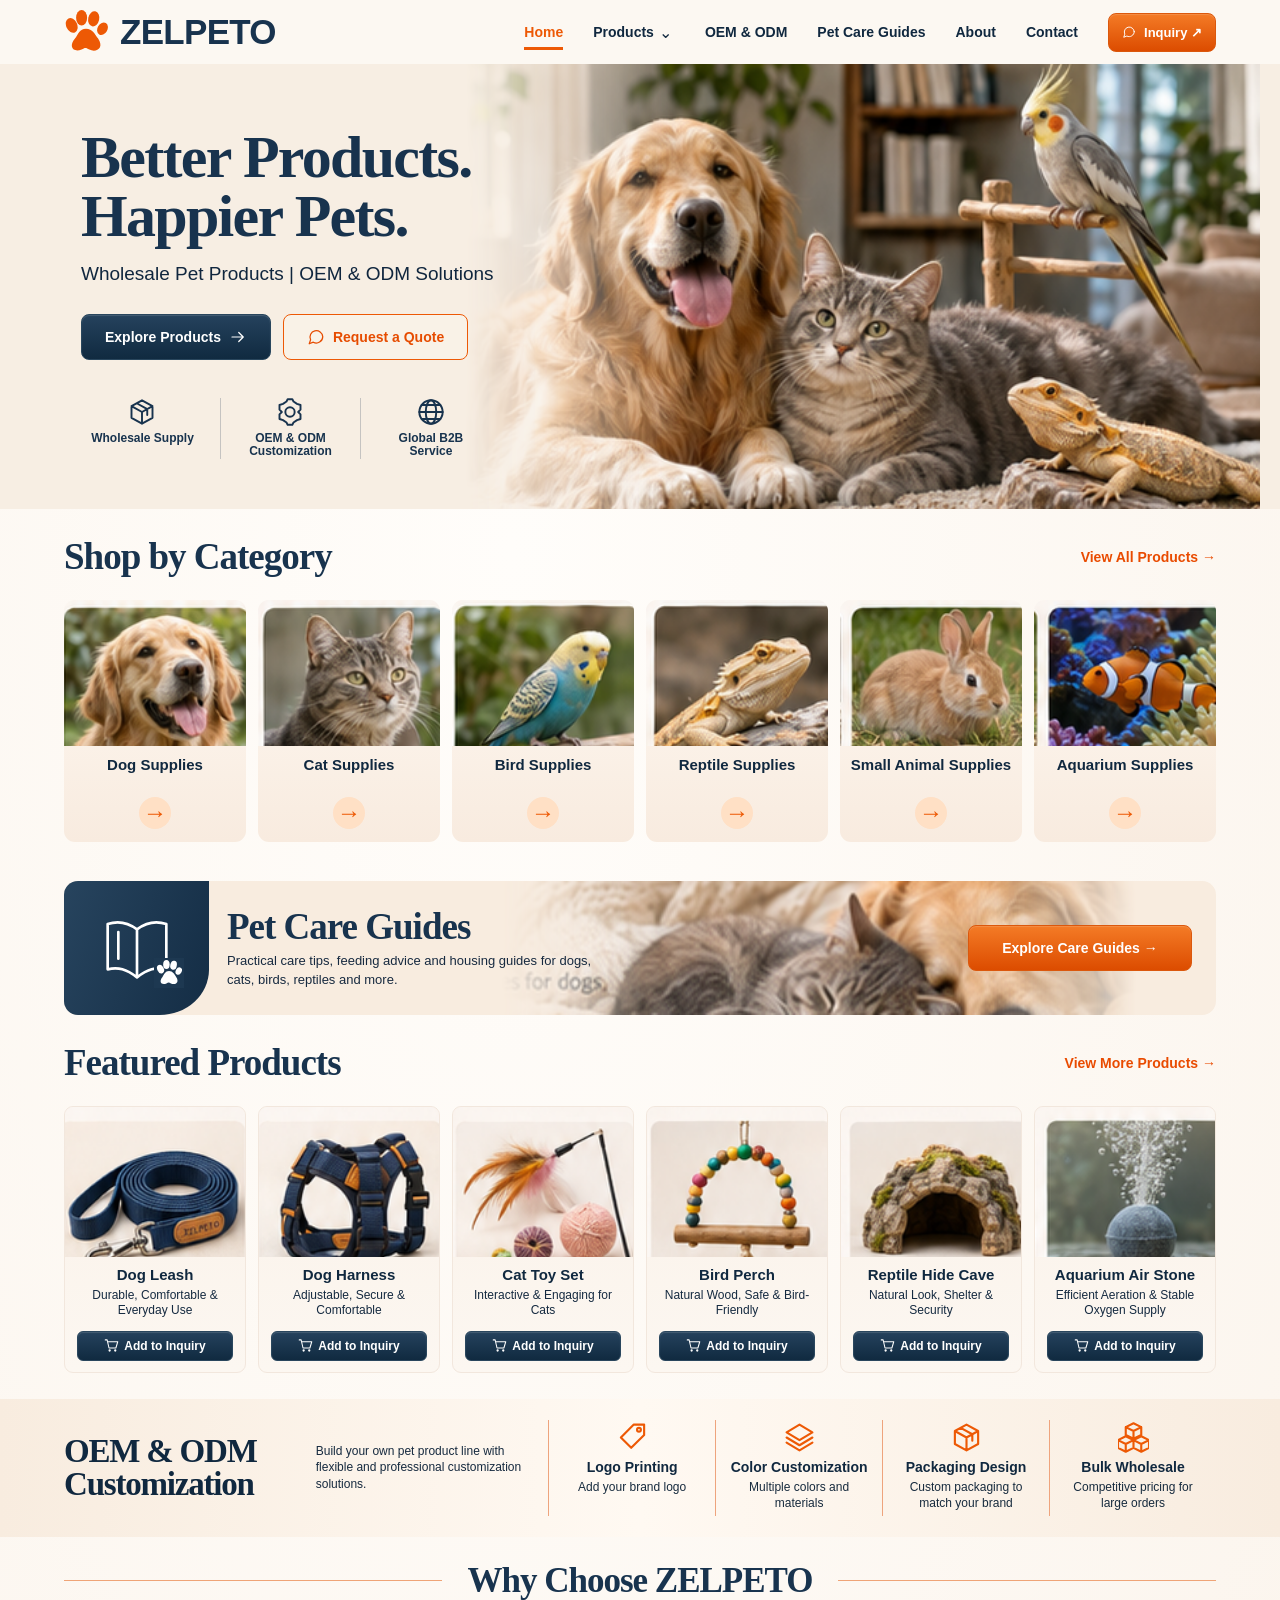
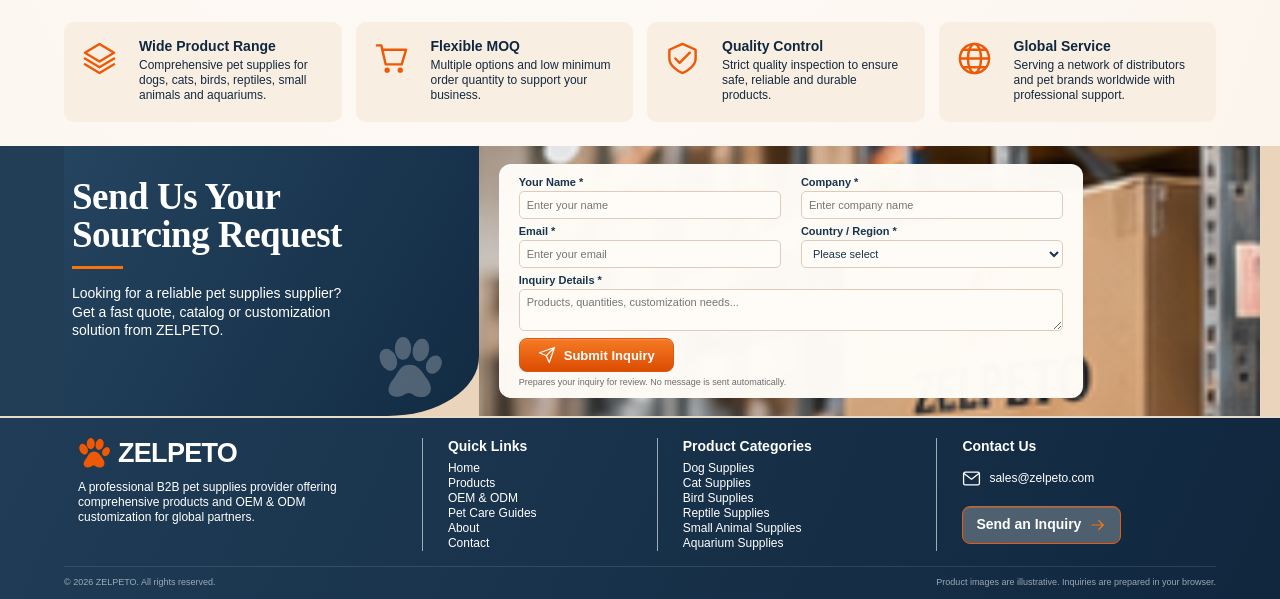
==== commit 2ee317bf: "Match ZELPETO layout and buttons to supplied design Align hero proportions, six-column cards, SVG ic" ====
--- a/index.html
+++ b/index.html
@@ -1,4 +1,4 @@
-<!doctype html><html lang="en"><head><meta charset="UTF-8"><meta name="viewport" content="width=device-width,initial-scale=1"><meta name="description" content="ZELPETO wholesale pet product sourcing: browse dog, cat, bird, reptile, small animal and aquarium product categories. Prepare an inquiry for custom sourcing."><meta name="theme-color" content="#19344f"><title>ZELPETO | Wholesale Pet Products & Sourcing</title><style>:root{--navy:#19344f;--navy2:#10283e;--orange:#d85b19;--orange2:#f2702b;--cream:#faf5ee;--paper:#fffefa;--sand:#f3e8dc;--line:#e9d9c9;--muted:#586473;--shadow:0 16px 35px rgba(31,39,50,.08)}*{box-sizing:border-box}html{scroll-behavior:smooth}body{margin:0;font-family:Inter,-apple-system,BlinkMacSystemFont,"Segoe UI",Arial,sans-serif;color:var(--navy2);background:var(--paper)}a{color:inherit;text-decoration:none}button,input,textarea,select{font:inherit}button{cursor:pointer}img{max-width:100%;display:block}.container{max-width:1240px;margin:auto;padding-inline:32px}.site-header{position:sticky;z-index:20;top:0;background:rgba(255,252,248,.96);border-bottom:1px solid #eadfd3;backdrop-filter:blur(16px)}.header-content{min-height:76px;display:flex;align-items:center;justify-content:space-between;gap:22px}.logo{display:inline-flex;align-items:center;gap:9px;font-weight:850;font-size:28px;letter-spacing:-1.2px;color:var(--navy)}.paw{font-size:30px;color:var(--orange);line-height:1}.nav{display:flex;align-items:center;gap:27px}.nav a{font-size:13px;font-weight:650;transition:color .15s}.nav a:hover,.nav a.active{color:var(--orange)}.btn{border:0;display:inline-flex;align-items:center;justify-content:center;gap:8px;min-height:44px;padding:12px 21px;border-radius:8px;font-size:13px;font-weight:750;transition:transform .18s,background .18s,color .18s}.btn:hover{transform:translateY(-2px)}.btn-primary{background:var(--navy);color:white}.btn-primary:hover{background:#295477}.btn-accent{background:var(--orange);color:white}.btn-accent:hover{background:#b9460d}.btn-outline{background:transparent;border:1.5px solid var(--orange);color:var(--orange)}.btn-outline:hover{background:#fff0e6}.btn-ghost{background:#f8ece1;color:var(--navy)}.menu-toggle{display:none;background:transparent;border:0;font-size:28px;color:var(--navy)}.hero{background:linear-gradient(110deg,#fff7ed 0%,#f8ecdf 48%,#ead9c7 100%);overflow:hidden}.hero-wrap{display:grid;grid-template-columns:48% 52%;min-height:480px;align-items:center}.hero-text{position:relative;z-index:1;padding-block:58px}.eyebrow{font-size:12px;font-weight:800;letter-spacing:1.8px;color:var(--orange);text-transform:uppercase}.hero h1,.title-serif,.section-heading,.page-head h1{font-family:Georgia,"Times New Roman",serif;font-weight:700;letter-spacing:-1.3px}.hero h1{font-size:clamp(42px,5vw,74px);line-height:1.06;margin:17px 0 18px;color:var(--navy)}.hero-lead{font-size:17px;line-height:1.55;margin:0 0 25px;color:#35455a}.hero-cta{display:flex;flex-wrap:wrap;gap:11px}.hero-photo{width:100%;height:480px;object-fit:cover;object-position:45% center;mask-image:linear-gradient(to right,transparent 0%,black 15%);-webkit-mask-image:linear-gradient(to right,transparent 0%,black 15%)}.trust-row{display:flex;gap:22px;margin-top:37px;font-size:12px;font-weight:700;color:var(--navy)}.trust-item{display:flex;align-items:center;gap:7px;border-right:1px solid #d7bdab;padding-right:18px}.trust-item:last-child{border:0}.trust-icon{font-size:21px}.section{padding-block:68px}.section-tight{padding-block:36px}.section-top{display:flex;justify-content:space-between;align-items:baseline;gap:14px;margin-bottom:27px}.section-heading{font-size:clamp(30px,3vw,42px);line-height:1.1;color:var(--navy);margin:0}.section-link{font-size:13px;color:var(--orange);font-weight:750;white-space:nowrap}.category-grid,.products-grid{display:grid;grid-template-columns:repeat(6,minmax(0,1fr));gap:15px}.category-card,.product-card{overflow:hidden;border-radius:11px;background:#fbf5ed;box-shadow:0 4px 17px rgba(28,38,52,.045);border:1px solid #f0e4d8}.category-card img{aspect-ratio:1.2;object-fit:cover;width:100%}.category-bottom{padding:13px 9px 15px;text-align:center}.category-bottom h3{font-size:13px;line-height:1.25;margin:0 0 13px}.circle-arrow{display:inline-flex;align-items:center;justify-content:center;width:32px;height:32px;border-radius:50%;background:#f3dcc4;color:var(--orange);font-weight:800}.category-card:hover img{filter:saturate(1.08)}.guides-banner{background:#f5ebdf;display:grid;grid-template-columns:120px minmax(240px,1fr) 230px 190px;align-items:center;overflow:hidden;border-radius:15px;min-height:150px}.guides-symbol{background:var(--navy);color:white;height:100%;display:flex;align-items:center;justify-content:center;font-size:58px}.guides-copy{padding:22px 30px}.guides-copy .section-heading{font-size:33px}.guides-copy p{margin:8px 0 0;font-size:14px;line-height:1.6;color:var(--muted)}.guides-photo{width:100%;height:150px;object-fit:cover;object-position:center}.guides-action{padding:12px}.guides-action .btn{width:100%;white-space:nowrap}.product-card{background:#fffaf4;display:flex;flex-direction:column}.product-card img{width:100%;aspect-ratio:1.12;object-fit:cover;background:#f4ece4}.product-body{padding:14px 10px 13px;display:flex;flex:1;flex-direction:column;text-align:center;align-items:center}.product-body h3{margin:0 0 6px;font-size:14px}.product-body p{font-size:12px;color:var(--muted);line-height:1.4;margin:0 0 14px;min-height:35px}.product-body .btn{font-size:11px;min-height:36px;padding:9px 11px;width:100%;margin-top:auto}.demo-label{font-size:10px;letter-spacing:1px;color:#976e50;text-transform:uppercase}.oem-band{background:#f7eade;padding:33px 0}.oem-layout{display:grid;grid-template-columns:1.5fr repeat(4,1fr);gap:22px;align-items:center}.oem-intro h2{font-family:Georgia,serif;font-size:31px;line-height:1.15;margin:0 0 8px}.oem-intro p{margin:0;color:var(--muted);font-size:12px;line-height:1.5}.oem-item{min-height:93px;text-align:center;border-left:1px solid #e6cbbb;padding:4px 10px}.oem-item .oem-icon{font-size:28px;color:var(--orange);display:block;margin-bottom:9px}.oem-item h3{font-size:13px;margin:0 0 6px}.oem-item p{margin:0;font-size:11px;color:var(--muted);line-height:1.5}.choose-grid{display:grid;grid-template-columns:repeat(4,1fr);gap:16px}.choose-card{background:#f9f2ea;border-radius:10px;padding:22px;min-height:138px}.choose-icon{color:var(--orange);font-size:27px}.choose-card h3{font-size:14px;margin:12px 0 6px}.choose-card p{font-size:12px;line-height:1.5;color:var(--muted);margin:0}.section-heading.center{text-align:center;margin-bottom:27px}.contact-panel{background:var(--navy);color:white;overflow:hidden}.contact-layout{display:grid;grid-template-columns:38% 1fr;align-items:center;min-height:330px;gap:30px}.contact-copy h2{font-family:Georgia,serif;font-size:clamp(30px,4vw,52px);line-height:1.1;margin:0 0 19px}.contact-copy p{line-height:1.7;color:#dce4ed;font-size:14px;max-width:380px}.contact-actions{display:flex;gap:10px;flex-wrap:wrap;margin-top:25px}.contact-image{height:330px;background:linear-gradient(90deg,var(--navy),transparent 20%),url('[data-uri]') center/cover no-repeat;position:relative}.contact-image:after{content:"Sample brand imagery · not a real warehouse";position:absolute;bottom:14px;right:14px;background:rgba(16,40,62,.8);color:white;font-size:11px;padding:7px 10px;border-radius:6px}.site-footer{background:var(--navy2);color:white;padding:48px 0 22px}.footer-grid{display:grid;grid-template-columns:1.65fr 1fr 1fr 1fr;gap:38px}.footer-grid h3{font-size:14px;margin:0 0 15px}.footer-grid p,.footer-grid a{font-size:12px;color:#d8e2ee;line-height:1.9}.footer-grid a{display:block}.footer-grid a:hover{color:white;text-decoration:underline}.footer-bottom{margin-top:37px;padding-top:20px;border-top:1px solid rgba(255,255,255,.15);font-size:11px;color:#c5d1da;display:flex;justify-content:space-between;gap:20px}.page-head{background:#f7ede3;padding:60px 0 50px}.page-head h1{font-size:clamp(38px,5vw,58px);margin:8px 0 12px}.page-head p{font-size:15px;color:var(--muted);max-width:690px;line-height:1.65;margin:0}.pill-row{display:flex;flex-wrap:wrap;gap:8px;margin-bottom:24px}.pill{background:white;border:1px solid #e7d6c6;color:var(--navy);border-radius:60px;padding:11px 15px;font-size:13px;font-weight:650}.pill[aria-pressed="true"],.pill:hover{background:var(--navy);color:white;border-color:var(--navy)}.catalog-grid{display:grid;grid-template-columns:repeat(3,1fr);gap:22px}.catalog-grid .product-card img{aspect-ratio:1.45}.catalog-grid .product-body{padding:17px}.catalog-grid .product-body p{min-height:0}.catalog-grid .product-body .btn{max-width:225px}.empty{padding:50px;text-align:center;background:#faf3ec;border-radius:14px;color:var(--muted)}.guide-categories{display:grid;grid-template-columns:repeat(3,1fr);gap:22px}.guide-card{border:1px solid #e8d8c8;border-radius:13px;overflow:hidden;background:#fffcf8}.guide-card img{width:100%;aspect-ratio:1.75;object-fit:cover}.guide-card div{padding:21px}.guide-card h3{font-size:20px;margin:0 0 7px;color:var(--navy)}.guide-card p{font-size:13px;line-height:1.6;color:var(--muted);margin:0}.notice{background:#fff1e6;border-left:4px solid var(--orange);padding:17px 20px;border-radius:6px;color:#63432e;font-size:13px;line-height:1.7;margin-top:26px}.inquiry-layout{display:grid;grid-template-columns:1.12fr 1fr;gap:32px;align-items:start}.panel{background:#fffaf4;border:1px solid #eadbcc;border-radius:14px;padding:26px}.panel h2{margin:0 0 14px;font-size:22px}.cart-item{display:flex;align-items:center;gap:14px;border-bottom:1px solid #eadbcc;padding:15px 0}.cart-item img{width:74px;height:74px;object-fit:cover;border-radius:8px}.cart-item .info{flex:1}.cart-item h3{margin:0 0 6px;font-size:14px}.cart-item p{margin:0 0 8px;color:var(--muted);font-size:11px}.cart-item button{background:transparent;border:0;color:#a44c2a;font-size:12px;padding:0}.cart-item input{width:68px;border:1px solid #dfccbc;border-radius:6px;padding:8px}.form-grid{display:grid;grid-template-columns:1fr 1fr;gap:13px}.field{display:flex;flex-direction:column;gap:6px;margin-bottom:14px}.field label{font-size:12px;font-weight:700}.field input,.field textarea,.field select{border:1px solid #dfcbbd;border-radius:7px;background:white;padding:12px;width:100%;font-size:13px;color:var(--navy)}.field textarea{min-height:125px;resize:vertical}.help{font-size:12px;line-height:1.6;color:var(--muted)}.status{margin-top:15px;font-size:13px;min-height:20px}.modal-backdrop{position:fixed;z-index:40;inset:0;background:rgba(12,27,41,.65);padding:20px;display:flex;align-items:center;justify-content:center}.modal{background:white;border-radius:15px;width:min(670px,100%);max-height:90vh;overflow:auto;position:relative;display:grid;grid-template-columns:45% 55%}.modal>img{width:100%;height:100%;object-fit:cover}.modal-copy{padding:28px}.modal-copy h2{margin:6px 0;font-size:26px}.modal-copy p{font-size:13px;line-height:1.7;color:var(--muted)}.modal-close{position:absolute;top:10px;right:10px;border:0;background:white;border-radius:50%;font-size:24px;width:36px;height:36px;box-shadow:var(--shadow)}.floating-cart{position:fixed;right:22px;bottom:22px;z-index:12;box-shadow:var(--shadow)}.count{display:inline-flex;background:#fff;color:var(--orange);min-width:20px;height:20px;border-radius:20px;align-items:center;justify-content:center;font-size:11px;padding:0 4px}.sr-only{position:absolute;width:1px;height:1px;overflow:hidden;clip:rect(0,0,0,0)}
+<!doctype html><html lang="en" translate="no"><head><meta name="google" content="notranslate"><meta charset="UTF-8"><meta name="viewport" content="width=device-width,initial-scale=1"><meta name="description" content="ZELPETO wholesale pet product sourcing: browse dog, cat, bird, reptile, small animal and aquarium product categories. Prepare an inquiry for custom sourcing."><meta name="theme-color" content="#19344f"><title>ZELPETO | Wholesale Pet Products & Sourcing</title><style>:root{--navy:#19344f;--navy2:#10283e;--orange:#d85b19;--orange2:#f2702b;--cream:#faf5ee;--paper:#fffefa;--sand:#f3e8dc;--line:#e9d9c9;--muted:#586473;--shadow:0 16px 35px rgba(31,39,50,.08)}*{box-sizing:border-box}html{scroll-behavior:smooth}body{margin:0;font-family:Inter,-apple-system,BlinkMacSystemFont,"Segoe UI",Arial,sans-serif;color:var(--navy2);background:var(--paper)}a{color:inherit;text-decoration:none}button,input,textarea,select{font:inherit}button{cursor:pointer}img{max-width:100%;display:block}.container{max-width:1240px;margin:auto;padding-inline:32px}.site-header{position:sticky;z-index:20;top:0;background:rgba(255,252,248,.96);border-bottom:1px solid #eadfd3;backdrop-filter:blur(16px)}.header-content{min-height:76px;display:flex;align-items:center;justify-content:space-between;gap:22px}.logo{display:inline-flex;align-items:center;gap:9px;font-weight:850;font-size:28px;letter-spacing:-1.2px;color:var(--navy)}.paw{font-size:30px;color:var(--orange);line-height:1}.nav{display:flex;align-items:center;gap:27px}.nav a{font-size:13px;font-weight:650;transition:color .15s}.nav a:hover,.nav a.active{color:var(--orange)}.btn{border:0;display:inline-flex;align-items:center;justify-content:center;gap:8px;min-height:44px;padding:12px 21px;border-radius:8px;font-size:13px;font-weight:750;transition:transform .18s,background .18s,color .18s}.btn:hover{transform:translateY(-2px)}.btn-primary{background:var(--navy);color:white}.btn-primary:hover{background:#295477}.btn-accent{background:var(--orange);color:white}.btn-accent:hover{background:#b9460d}.btn-outline{background:transparent;border:1.5px solid var(--orange);color:var(--orange)}.btn-outline:hover{background:#fff0e6}.btn-ghost{background:#f8ece1;color:var(--navy)}.menu-toggle{display:none;background:transparent;border:0;font-size:28px;color:var(--navy)}.hero{background:linear-gradient(110deg,#fff7ed 0%,#f8ecdf 48%,#ead9c7 100%);overflow:hidden}.hero-wrap{display:grid;grid-template-columns:48% 52%;min-height:480px;align-items:center}.hero-text{position:relative;z-index:1;padding-block:58px}.eyebrow{font-size:12px;font-weight:800;letter-spacing:1.8px;color:var(--orange);text-transform:uppercase}.hero h1,.title-serif,.section-heading,.page-head h1{font-family:Georgia,"Times New Roman",serif;font-weight:700;letter-spacing:-1.3px}.hero h1{font-size:clamp(42px,5vw,74px);line-height:1.06;margin:17px 0 18px;color:var(--navy)}.hero-lead{font-size:17px;line-height:1.55;margin:0 0 25px;color:#35455a}.hero-cta{display:flex;flex-wrap:wrap;gap:11px}.hero-photo{width:100%;height:480px;object-fit:cover;object-position:45% center;mask-image:linear-gradient(to right,transparent 0%,black 15%);-webkit-mask-image:linear-gradient(to right,transparent 0%,black 15%)}.trust-row{display:flex;gap:22px;margin-top:37px;font-size:12px;font-weight:700;color:var(--navy)}.trust-item{display:flex;align-items:center;gap:7px;border-right:1px solid #d7bdab;padding-right:18px}.trust-item:last-child{border:0}.trust-icon{font-size:21px}.section{padding-block:68px}.section-tight{padding-block:36px}.section-top{display:flex;justify-content:space-between;align-items:baseline;gap:14px;margin-bottom:27px}.section-heading{font-size:clamp(30px,3vw,42px);line-height:1.1;color:var(--navy);margin:0}.section-link{font-size:13px;color:var(--orange);font-weight:750;white-space:nowrap}.category-grid,.products-grid{display:grid;grid-template-columns:repeat(6,minmax(0,1fr));gap:15px}.category-card,.product-card{overflow:hidden;border-radius:11px;background:#fbf5ed;box-shadow:0 4px 17px rgba(28,38,52,.045);border:1px solid #f0e4d8}.category-card img{aspect-ratio:1.2;object-fit:cover;width:100%}.category-bottom{padding:13px 9px 15px;text-align:center}.category-bottom h3{font-size:13px;line-height:1.25;margin:0 0 13px}.circle-arrow{display:inline-flex;align-items:center;justify-content:center;width:32px;height:32px;border-radius:50%;background:#f3dcc4;color:var(--orange);font-weight:800}.category-card:hover img{filter:saturate(1.08)}.guides-banner{background:#f5ebdf;display:grid;grid-template-columns:120px minmax(240px,1fr) 230px 190px;align-items:center;overflow:hidden;border-radius:15px;min-height:150px}.guides-symbol{background:var(--navy);color:white;height:100%;display:flex;align-items:center;justify-content:center;font-size:58px}.guides-copy{padding:22px 30px}.guides-copy .section-heading{font-size:33px}.guides-copy p{margin:8px 0 0;font-size:14px;line-height:1.6;color:var(--muted)}.guides-photo{width:100%;height:150px;object-fit:cover;object-position:center}.guides-action{padding:12px}.guides-action .btn{width:100%;white-space:nowrap}.product-card{background:#fffaf4;display:flex;flex-direction:column}.product-card img{width:100%;aspect-ratio:1.12;object-fit:cover;background:#f4ece4}.product-body{padding:14px 10px 13px;display:flex;flex:1;flex-direction:column;text-align:center;align-items:center}.product-body h3{margin:0 0 6px;font-size:14px}.product-body p{font-size:12px;color:var(--muted);line-height:1.4;margin:0 0 14px;min-height:35px}.product-body .btn{font-size:11px;min-height:36px;padding:9px 11px;width:100%;margin-top:auto}.demo-label{font-size:10px;letter-spacing:1px;color:#976e50;text-transform:uppercase}.oem-band{background:#f7eade;padding:33px 0}.oem-layout{display:grid;grid-template-columns:1.5fr repeat(4,1fr);gap:22px;align-items:center}.oem-intro h2{font-family:Georgia,serif;font-size:31px;line-height:1.15;margin:0 0 8px}.oem-intro p{margin:0;color:var(--muted);font-size:12px;line-height:1.5}.oem-item{min-height:93px;text-align:center;border-left:1px solid #e6cbbb;padding:4px 10px}.oem-item .oem-icon{font-size:28px;color:var(--orange);display:block;margin-bottom:9px}.oem-item h3{font-size:13px;margin:0 0 6px}.oem-item p{margin:0;font-size:11px;color:var(--muted);line-height:1.5}.choose-grid{display:grid;grid-template-columns:repeat(4,1fr);gap:16px}.choose-card{background:#f9f2ea;border-radius:10px;padding:22px;min-height:138px}.choose-icon{color:var(--orange);font-size:27px}.choose-card h3{font-size:14px;margin:12px 0 6px}.choose-card p{font-size:12px;line-height:1.5;color:var(--muted);margin:0}.section-heading.center{text-align:center;margin-bottom:27px}.contact-panel{background:var(--navy);color:white;overflow:hidden}.contact-layout{display:grid;grid-template-columns:38% 1fr;align-items:center;min-height:330px;gap:30px}.contact-copy h2{font-family:Georgia,serif;font-size:clamp(30px,4vw,52px);line-height:1.1;margin:0 0 19px}.contact-copy p{line-height:1.7;color:#dce4ed;font-size:14px;max-width:380px}.contact-actions{display:flex;gap:10px;flex-wrap:wrap;margin-top:25px}.contact-image{height:330px;background:linear-gradient(90deg,var(--navy),transparent 20%),url('[data-uri]') center/cover no-repeat;position:relative}.contact-image:after{content:"Sample brand imagery · not a real warehouse";position:absolute;bottom:14px;right:14px;background:rgba(16,40,62,.8);color:white;font-size:11px;padding:7px 10px;border-radius:6px}.site-footer{background:var(--navy2);color:white;padding:48px 0 22px}.footer-grid{display:grid;grid-template-columns:1.65fr 1fr 1fr 1fr;gap:38px}.footer-grid h3{font-size:14px;margin:0 0 15px}.footer-grid p,.footer-grid a{font-size:12px;color:#d8e2ee;line-height:1.9}.footer-grid a{display:block}.footer-grid a:hover{color:white;text-decoration:underline}.footer-bottom{margin-top:37px;padding-top:20px;border-top:1px solid rgba(255,255,255,.15);font-size:11px;color:#c5d1da;display:flex;justify-content:space-between;gap:20px}.page-head{background:#f7ede3;padding:60px 0 50px}.page-head h1{font-size:clamp(38px,5vw,58px);margin:8px 0 12px}.page-head p{font-size:15px;color:var(--muted);max-width:690px;line-height:1.65;margin:0}.pill-row{display:flex;flex-wrap:wrap;gap:8px;margin-bottom:24px}.pill{background:white;border:1px solid #e7d6c6;color:var(--navy);border-radius:60px;padding:11px 15px;font-size:13px;font-weight:650}.pill[aria-pressed="true"],.pill:hover{background:var(--navy);color:white;border-color:var(--navy)}.catalog-grid{display:grid;grid-template-columns:repeat(3,1fr);gap:22px}.catalog-grid .product-card img{aspect-ratio:1.45}.catalog-grid .product-body{padding:17px}.catalog-grid .product-body p{min-height:0}.catalog-grid .product-body .btn{max-width:225px}.empty{padding:50px;text-align:center;background:#faf3ec;border-radius:14px;color:var(--muted)}.guide-categories{display:grid;grid-template-columns:repeat(3,1fr);gap:22px}.guide-card{border:1px solid #e8d8c8;border-radius:13px;overflow:hidden;background:#fffcf8}.guide-card img{width:100%;aspect-ratio:1.75;object-fit:cover}.guide-card div{padding:21px}.guide-card h3{font-size:20px;margin:0 0 7px;color:var(--navy)}.guide-card p{font-size:13px;line-height:1.6;color:var(--muted);margin:0}.notice{background:#fff1e6;border-left:4px solid var(--orange);padding:17px 20px;border-radius:6px;color:#63432e;font-size:13px;line-height:1.7;margin-top:26px}.inquiry-layout{display:grid;grid-template-columns:1.12fr 1fr;gap:32px;align-items:start}.panel{background:#fffaf4;border:1px solid #eadbcc;border-radius:14px;padding:26px}.panel h2{margin:0 0 14px;font-size:22px}.cart-item{display:flex;align-items:center;gap:14px;border-bottom:1px solid #eadbcc;padding:15px 0}.cart-item img{width:74px;height:74px;object-fit:cover;border-radius:8px}.cart-item .info{flex:1}.cart-item h3{margin:0 0 6px;font-size:14px}.cart-item p{margin:0 0 8px;color:var(--muted);font-size:11px}.cart-item button{background:transparent;border:0;color:#a44c2a;font-size:12px;padding:0}.cart-item input{width:68px;border:1px solid #dfccbc;border-radius:6px;padding:8px}.form-grid{display:grid;grid-template-columns:1fr 1fr;gap:13px}.field{display:flex;flex-direction:column;gap:6px;margin-bottom:14px}.field label{font-size:12px;font-weight:700}.field input,.field textarea,.field select{border:1px solid #dfcbbd;border-radius:7px;background:white;padding:12px;width:100%;font-size:13px;color:var(--navy)}.field textarea{min-height:125px;resize:vertical}.help{font-size:12px;line-height:1.6;color:var(--muted)}.status{margin-top:15px;font-size:13px;min-height:20px}.modal-backdrop{position:fixed;z-index:40;inset:0;background:rgba(12,27,41,.65);padding:20px;display:flex;align-items:center;justify-content:center}.modal{background:white;border-radius:15px;width:min(670px,100%);max-height:90vh;overflow:auto;position:relative;display:grid;grid-template-columns:45% 55%}.modal>img{width:100%;height:100%;object-fit:cover}.modal-copy{padding:28px}.modal-copy h2{margin:6px 0;font-size:26px}.modal-copy p{font-size:13px;line-height:1.7;color:var(--muted)}.modal-close{position:absolute;top:10px;right:10px;border:0;background:white;border-radius:50%;font-size:24px;width:36px;height:36px;box-shadow:var(--shadow)}.floating-cart{position:fixed;right:22px;bottom:22px;z-index:12;box-shadow:var(--shadow)}.count{display:inline-flex;background:#fff;color:var(--orange);min-width:20px;height:20px;border-radius:20px;align-items:center;justify-content:center;font-size:11px;padding:0 4px}.sr-only{position:absolute;width:1px;height:1px;overflow:hidden;clip:rect(0,0,0,0)}
 @media(max-width:1080px){.nav{gap:16px}.nav a{font-size:12px}.logo{font-size:24px}.category-grid,.products-grid{grid-template-columns:repeat(3,1fr)}.guides-banner{grid-template-columns:90px 1fr 170px}.guides-action{grid-column:2 / -1;padding:0 20px 18px;justify-self:start}.guides-photo{height:100%}.oem-layout{grid-template-columns:repeat(4,1fr)}.oem-intro{grid-column:1 / -1}.oem-item:first-of-type{border:0}}
 @media(max-width:740px){.container{padding-inline:18px}.header-content{min-height:66px}.menu-toggle{display:block}.nav{display:none;position:absolute;left:0;right:0;top:66px;flex-direction:column;align-items:stretch;gap:0;background:#fffaf5;padding:12px 18px 20px;box-shadow:0 15px 25px #0001}.nav.open{display:flex}.nav a{padding:12px;font-size:14px}.nav .btn{margin-top:9px}.hero-wrap{grid-template-columns:1fr}.hero-text{padding-block:37px 22px}.hero h1{font-size:44px}.hero-lead{font-size:14px}.hero-photo{height:270px;mask-image:none;-webkit-mask-image:none;object-position:center}.trust-row{gap:8px;justify-content:space-between;margin-top:25px;font-size:10px}.trust-item{padding-right:8px;gap:4px}.trust-icon{font-size:15px}.section{padding-block:43px}.section-heading{font-size:30px}.section-top{align-items:center}.section-link{font-size:11px}.category-grid,.products-grid{grid-template-columns:repeat(2,1fr);gap:10px}.category-card img{aspect-ratio:1.25}.guides-banner{grid-template-columns:66px 1fr;min-height:0}.guides-symbol{font-size:34px}.guides-copy{padding:19px}.guides-copy .section-heading{font-size:25px}.guides-copy p{font-size:12px}.guides-photo{display:none}.guides-action{grid-column:2;padding:0 18px 18px}.product-body .btn{font-size:10px}.oem-layout{grid-template-columns:repeat(2,1fr);gap:14px}.oem-item{border-left:0;border-top:1px solid #e6cbbb;padding-top:14px}.choose-grid{grid-template-columns:repeat(2,1fr);gap:9px}.choose-card{padding:16px}.contact-layout{grid-template-columns:1fr;gap:0;padding-top:32px}.contact-image{height:190px;margin-inline:-18px}.footer-grid{grid-template-columns:repeat(2,1fr);gap:25px}.footer-grid>div:first-child{grid-column:1/-1}.footer-bottom{display:block}.catalog-grid,.guide-categories,.inquiry-layout{grid-template-columns:1fr}.page-head{padding:42px 0}.form-grid{grid-template-columns:1fr}.modal{grid-template-columns:1fr;max-width:450px}.modal>img{height:220px}.modal-copy{padding:20px}.floating-cart{bottom:15px;right:15px}}
 
@@ -24,7 +24,13 @@
 .photo-note{font-size:10px;color:#6d6d6d;margin:10px 0 0}
 @media(max-width:1080px){.guides-banner{grid-template-columns:75px 1fr 175px}.guides-photo{height:100%}.guides-action{grid-column:2/-1}.hero-wrap{grid-template-columns:46% 54%}}
 @media(max-width:740px){.hero-wrap{grid-template-columns:1fr}.hero-photo{height:260px;mask-image:none;-webkit-mask-image:none}.section{padding-block:42px}.guides-banner{grid-template-columns:66px 1fr}.guides-photo{display:none}.contact-layout{grid-template-columns:1fr}.contact-right{height:auto;padding:22px 18px 28px;margin-inline:-18px}.contact-form-preview{max-width:none;margin:0;width:100%}}
-</style></head><body data-page="home"><div id="app"></div><script>/* Customize this before publishing. Empty email means no email sending is advertised. */
+
+/* Layout matched to the supplied 941 x 1672 design; fluid up to 1240px. */
+:root{--navy:#18334e;--navy2:#10283f;--orange:#ed5905;--paper:#fcf8f3;--muted:#243346}
+html{scroll-padding-top:74px}body{background:radial-gradient(ellipse at 40% 25%,#fffdfa,#fbf4ec);font-family:Arial,Helvetica,sans-serif}.container{max-width:1240px;padding-inline:44px}a,button{-webkit-tap-highlight-color:transparent}a:focus-visible,button:focus-visible{outline:3px solid #ef8e40;outline-offset:4px}.icon{width:22px;height:22px;flex-shrink:0;vertical-align:middle}.paw-icon{width:44px;height:44px;color:var(--orange);flex-shrink:0}.site-header{background:rgba(252,248,242,.98);border:0}.header-content{min-height:64px;gap:24px}.logo{font-size:35px;font-weight:850;letter-spacing:-.7px;gap:12px}.nav{gap:30px}.nav>a:not(.btn),.nav-products>a{position:relative;font-size:14px;font-weight:600;padding:22px 0}.nav a.active:after{content:'';position:absolute;bottom:12px;left:0;right:0;height:3px;background:var(--orange)}.nav-products{display:flex;align-items:center;position:relative;gap:2px}.category-toggle{border:0;background:none;color:var(--navy2);padding:8px 3px}.nav-categories{position:absolute;top:100%;left:-16px;min-width:200px;background:#fffcf8;border:1px solid #ecd9c9;box-shadow:0 10px 25px #132d4820;border-radius:8px;padding:8px;z-index:30}.nav-categories:not([hidden]){display:grid}.nav-categories a{padding:11px;font-size:13px}.nav-categories a:hover{background:#faeadc}.btn{min-height:46px;padding:11px 23px;border-radius:8px;gap:8px;font-size:14px;font-weight:600;border:1px solid transparent;box-shadow:inset 0 1px 1px #ffffff26}.btn-primary{background:linear-gradient(#25425d,#102a40);border-color:#29465d}.btn-accent{background:linear-gradient(#f47b26,#dc4c00);border-color:#db580d;color:white}.btn-outline{border:1.5px solid var(--orange);color:#e64c00;background:#fffaf340}.btn .icon{width:18px;height:18px}.nav .btn{min-height:39px;padding:9px 13px;font-size:13px;color:white}.nav .btn .icon{width:14px;height:14px}.count:empty,.count[data-empty]{display:none}.hero{position:relative;background:#f7eee3}.hero-wrap{display:flex;position:relative;min-height:445px;max-width:1240px;isolation:isolate}.hero-text{width:49%;padding:59px 17px 45px;z-index:2}.hero .eyebrow{display:none}.hero h1{font-size:60px;line-height:.98;letter-spacing:-1.7px;margin:0 0 16px;white-space:nowrap}.hero-lead{font-size:19px;line-height:1.3;color:#10263e;margin:0 0 27px;white-space:nowrap}.hero-cta{gap:12px;flex-wrap:nowrap}.hero-photo{position:absolute;inset:0 0 0 auto;width:76%;height:100%;object-fit:cover;object-position:center;z-index:-1;mask-image:linear-gradient(to right,transparent,black 26%);-webkit-mask-image:linear-gradient(to right,transparent,black 26%)}.hero:after{content:'';position:absolute;inset:0;pointer-events:none;background:linear-gradient(90deg,#fff9f3 0%,#fff9f300 48%)}.trust-row{margin-top:38px;width:420px;max-width:100%;gap:0}.trust-item{width:33.333%;padding:0 16px;flex-direction:column;text-align:center;gap:6px;font-size:12px;line-height:1.12;justify-content:flex-start;border-color:#c5c3c1}.trust-item:first-child{padding-left:0}.trust-icon .icon{width:28px;height:28px}.section{padding-block:27px}.section-heading{font-size:37px;line-height:1.12;letter-spacing:-1px}.section-top{margin-bottom:23px;align-items:center}.section-link{font-size:14px;color:#e94b00;font-weight:600;display:inline-flex;align-items:center;gap:6px}.category-grid,.products-grid{grid-template-columns:repeat(6,minmax(0,1fr));gap:12px}.category-card{background:linear-gradient(#fffaf4,#f8ebdf);border:0;box-shadow:none;border-radius:11px}.category-card img{aspect-ratio:1.25;object-fit:cover}.category-bottom{padding:11px 8px 13px}.category-bottom h3{font-size:15px;line-height:1.12;min-height:34px;margin:0 0 6px;display:flex;align-items:flex-start;justify-content:center}.circle-arrow{width:32px;height:32px;background:#ffe0c5;font-size:24px;font-weight:400}.section-tight{padding-block:12px}.guides-banner{position:relative;isolation:isolate;display:grid;grid-template-columns:145px 1fr 260px;min-height:134px;border-radius:14px;background:#f8ecdf}.guides-symbol{grid-column:1;height:134px;position:relative;background:linear-gradient(110deg,#27445e,#142d45);border-radius:0 0 34% 0}.guides-symbol .icon{width:64px;height:64px;stroke-width:1}.guides-copy{grid-column:2;padding:18px 18px}.guides-copy .section-heading{font-size:37px}.guides-copy p{font-size:13px;line-height:1.45;max-width:380px;margin-top:5px;color:#172a40}.guides-photo{position:absolute;z-index:-1;right:80px;top:0;width:55%;height:100%;object-fit:cover;mask-image:linear-gradient(90deg,transparent,#000 25%,#000 75%,transparent);-webkit-mask-image:linear-gradient(90deg,transparent,#000 25%,#000 75%,transparent)}.guides-action{grid-column:3;padding:0 24px 0 12px;justify-self:stretch}.guides-action .btn{font-size:14px;white-space:nowrap}.product-card{background:linear-gradient(#faf1e8,#fcf7f1);border:1px solid #f2e7dd;border-radius:9px;box-shadow:none}.product-image{border:0;background:none;padding:0;display:block;width:100%;cursor:pointer;overflow:hidden}.product-image img{aspect-ratio:1.2;object-fit:cover;transition:transform .2s}.product-image:hover img{transform:scale(1.04)}.product-body{padding:9px 12px 11px}.product-body h3{font-size:15px;line-height:1.15;margin:0 0 4px;white-space:nowrap}.product-body p{font-size:12px;line-height:1.25;margin:0 0 13px;min-height:30px;color:#152a40}.product-body .btn{min-height:30px;padding:5px 7px;border-radius:6px;font-size:12px;gap:5px;white-space:nowrap}.product-body .btn .icon{width:15px;height:15px}#featured{padding-top:15px;padding-bottom:26px}#featured>.container>.help{display:none}.oem-band{padding:21px 0;background:linear-gradient(90deg,#f8ecdf,#fff9f2,#f8ecdf)}.oem-layout{grid-template-columns:2.9fr repeat(4,1fr);gap:0}.oem-intro{display:grid;grid-template-columns:1.1fr 1fr;gap:18px;align-items:center;padding-right:20px}.oem-intro h2{font-size:33px;margin:0;letter-spacing:-1.2px;line-height:1}.oem-intro p{font-size:12px;line-height:1.4;color:#162a3f}.oem-item{padding:0 14px;min-height:96px;border-left:1px solid #eea47d}.oem-item .oem-icon{margin-bottom:7px}.oem-icon .icon{width:31px;height:31px}.oem-item h3{font-size:14px;line-height:1.1;margin-bottom:5px}.oem-item p{font-size:12px;line-height:1.3;color:#172b3e}#why{padding-block:24px}.section-heading.center{display:flex;align-items:center;gap:25px;font-size:35px;margin-bottom:22px;white-space:nowrap}.section-heading.center:before,.section-heading.center:after{content:'';flex:1;height:1px;background:#efa477}.choose-grid{gap:14px}.choose-card{display:grid;grid-template-columns:42px 1fr;column-gap:15px;align-content:start;padding:16px 18px;min-height:100px;background:#f9eee2}.choose-icon{grid-column:1;grid-row:1/3;padding-top:3px}.choose-icon .icon{width:35px;height:35px}.choose-card h3{font-size:14px;margin:0 0 4px}.choose-card p{font-size:12px;line-height:1.25;color:#142a40}.contact-panel{position:relative;background:#ead4bc}.contact-layout{grid-template-columns:36% 64%;min-height:270px;gap:0;position:relative}.contact-copy{align-self:stretch;position:relative;z-index:1;padding:32px 24px 28px 8px;background:linear-gradient(120deg,#25445f,#122b43);border-radius:0 0 22% 0}.contact-copy:before{content:'';position:absolute;right:100%;top:0;bottom:0;width:50vw;background:#223e57}.contact-copy h2{font-size:37px;line-height:1.02;letter-spacing:-.5px;margin:0 0 15px}.contact-copy h2:after{content:'';display:block;width:51px;height:3px;background:#f7740c;margin-top:13px}.contact-copy p{font-size:14px;line-height:1.3;margin:0;max-width:310px;color:white}.contact-copy>.help{display:none}.contact-copy>.paw-icon{position:absolute;right:37px;bottom:14px;width:65px;height:65px;opacity:.25;color:#fff}.contact-right{height:270px;padding:18px 24% 18px 20px;margin-right:-44px;background-position:center;background-size:cover}.contact-form-preview{width:100%;max-width:none;padding:13px 20px 10px;margin:0;border-radius:12px;box-shadow:none}.contact-form-preview .form-grid{gap:20px}.contact-form-preview .field{gap:3px;margin:0 0 7px}.contact-form-preview .field label{font-size:11px;line-height:1}.contact-form-preview .field input,.contact-form-preview .field select{height:28px;padding:4px 7px;border-radius:5px;font-size:11px;background:#fffcf8}.contact-form-preview .field textarea{height:42px;min-height:42px;padding:6px 7px;font-size:11px;border-radius:5px;background:#fffcf8}.contact-form-preview .btn{width:auto;min-height:34px;padding:7px 18px;font-size:13px}.contact-form-preview .photo-note{font-size:9px;margin:5px 0 0;line-height:1.2}.site-footer{padding:20px 0 12px;background:linear-gradient(115deg,#203c56,#10273e);border-top:2px solid #e7dbcb}.footer-grid{grid-template-columns:1.6fr 1.05fr 1.25fr 1.25fr;gap:0}.footer-grid>div{padding:0 25px;border-left:1px solid #9eacb9}.footer-grid>div:first-child{padding-left:14px;border-left:0;padding-right:40px}.footer-grid .logo{display:flex;font-size:27px;font-weight:850;color:white;line-height:1;gap:8px;margin-bottom:10px}.footer-grid .paw-icon{width:32px;height:32px}.footer-grid h3{font-size:14px;margin:0 0 7px}.footer-grid p,.footer-grid a{font-size:12px;line-height:1.25;color:#fff}.footer-grid p{margin:0;max-width:265px}.footer-grid .email-link{display:flex;gap:8px;align-items:center;margin:15px 0 18px;white-space:nowrap}.footer-grid .email-link .icon{width:19px;height:19px}.footer-grid .btn{display:inline-flex;color:white;min-height:38px;padding:7px 13px;font-size:14px;white-space:nowrap}.footer-grid .btn .icon{color:#f67513}.footer-bottom{margin-top:15px;padding-top:10px;font-size:9px;opacity:.75}.floating-cart{display:none}.catalog-grid .product-body h3{font-size:19px}.catalog-grid .product-body .btn{min-height:38px;font-size:14px}
+@media(min-width:741px) and (max-width:1100px){.container{padding-inline:34px}.header-content{min-height:50px}.logo{font-size:28px;gap:8px}.paw-icon{width:35px;height:35px}.nav{gap:23px}.nav>a:not(.btn),.nav-products>a{font-size:12px;padding:17px 0}.nav a.active:after{bottom:8px}.nav .btn{font-size:12px;min-height:32px;padding:6px 11px}.hero-wrap{min-height:340px}.hero-text{padding:48px 15px 31px;width:49%}.hero h1{font-size:47px}.hero-lead{font-size:15px;margin-bottom:22px}.hero-cta .btn{font-size:12px;padding:9px 19px;min-height:37px}.trust-row{margin-top:29px;width:330px}.trust-item{font-size:10px;padding:0 14px}.trust-icon .icon{width:23px;height:23px}.section{padding-block:22px}.section-heading{font-size:30px}.section-top{margin-bottom:18px}.section-link{font-size:12px}.category-grid,.products-grid{grid-template-columns:repeat(6,minmax(0,1fr));gap:9px}.category-bottom h3{font-size:12px;min-height:27px}.category-bottom{padding:9px 6px 10px}.circle-arrow{width:27px;height:27px;font-size:21px}.guides-banner{grid-template-columns:115px 1fr 205px;min-height:104px}.guides-symbol{height:104px}.guides-symbol .icon{width:51px;height:51px}.guides-copy{padding:14px}.guides-copy .section-heading{font-size:30px}.guides-copy p{font-size:11px;max-width:290px}.guides-photo{display:block;right:55px;height:100%}.guides-action{grid-column:3;padding:0 20px 0 10px;justify-self:stretch}.guides-action .btn{font-size:12px;min-height:36px;padding:8px 13px}.product-body{padding:8px 10px 9px}.product-body h3{font-size:12px}.product-body p{font-size:10px;min-height:27px;margin-bottom:9px}.product-body .btn{font-size:10px;min-height:25px;padding:4px}.product-body .btn .icon{width:12px;height:12px}.oem-layout{grid-template-columns:2.9fr repeat(4,1fr)}.oem-intro{grid-column:auto;gap:12px;padding-right:16px}.oem-intro h2{font-size:27px}.oem-intro p{font-size:10px}.oem-item{padding:0 10px;min-height:79px}.oem-item h3{font-size:12px}.oem-item p{font-size:10px}.oem-icon .icon{width:26px;height:26px}.section-heading.center{font-size:29px;margin-bottom:18px}.choose-card{grid-template-columns:34px 1fr;padding:13px 15px;column-gap:12px;min-height:78px}.choose-icon .icon{width:29px;height:29px}.choose-card h3{font-size:12px}.choose-card p{font-size:10px}.contact-layout{min-height:210px}.contact-copy{padding:26px 18px 20px 7px}.contact-copy h2{font-size:29px}.contact-copy p{font-size:12px}.contact-right{height:210px;margin-right:-34px;padding:13px 24% 12px 16px}.contact-form-preview{padding:10px 16px 8px}.contact-form-preview .field label{font-size:9px}.contact-form-preview .field input,.contact-form-preview .field select{font-size:9px;height:22px}.contact-form-preview .field textarea{font-size:9px;min-height:32px;height:32px}.contact-form-preview .field{margin-bottom:5px}.contact-form-preview .btn{font-size:11px;min-height:27px;padding:5px 14px}.contact-form-preview .photo-note{font-size:8px}.footer-grid>div{padding-inline:20px}.footer-grid>div:first-child{padding-right:30px;padding-left:10px}.footer-grid .logo{font-size:23px}.footer-grid .paw-icon{width:27px;height:27px}.footer-grid h3{font-size:12px}.footer-grid p,.footer-grid a{font-size:10px}.footer-grid .btn{font-size:12px;min-height:32px;padding:6px 10px}.footer-grid .email-link{gap:6px;margin:12px 0 15px}.footer-bottom{font-size:8px}}
+@media(max-width:740px){html{scroll-padding-top:64px}.container{padding-inline:20px}.header-content{min-height:62px}.logo{font-size:27px}.paw-icon{width:34px;height:34px}.menu-toggle{display:block}.nav{top:62px;padding:12px 20px;gap:0}.nav>a:not(.btn),.nav-products>a{font-size:14px;padding:13px 5px}.nav a.active:after{display:none}.nav-products{flex-wrap:wrap}.category-toggle{padding:12px}.nav-categories{position:static;width:100%;box-shadow:none}.hero-wrap{min-height:590px;display:block}.hero-text{width:100%;padding:32px 0 0}.hero h1{font-size:44px;white-space:normal}.hero-lead{font-size:14px;white-space:normal}.hero-photo{inset:auto 0 0;width:100%;height:300px;mask-image:linear-gradient(#0000,#000 20%);-webkit-mask-image:linear-gradient(#0000,#000 20%);object-position:center}.hero:after{display:none}.hero-cta{flex-wrap:wrap;gap:9px}.hero-cta .btn{font-size:12px;min-height:40px;padding:9px 15px}.trust-row{width:340px;margin-top:25px}.trust-item{font-size:10px;padding-inline:12px}.trust-icon .icon{width:23px;height:23px}.section{padding-block:25px}.section-heading{font-size:28px}.section-link{font-size:10px;gap:3px}.section-top{gap:10px;margin-bottom:18px}.category-grid,.products-grid{grid-template-columns:repeat(2,minmax(0,1fr));gap:12px}.category-bottom h3{font-size:13px;min-height:17px}.category-bottom{padding:10px}.guides-banner{grid-template-columns:65px 1fr;min-height:150px}.guides-symbol{grid-column:1;grid-row:1/3;height:100%}.guides-symbol .icon{width:39px;height:39px}.guides-copy{padding:15px 15px 8px}.guides-copy .section-heading{font-size:26px}.guides-copy p{font-size:11px}.guides-photo{display:none}.guides-action{grid-column:2;padding:0 15px 15px;justify-self:start}.guides-action .btn{font-size:12px;min-height:34px;padding:8px 12px}.product-body h3{font-size:13px;white-space:normal}.product-body p{font-size:11px}.product-body .btn{font-size:11px;min-height:33px}.oem-layout{grid-template-columns:repeat(2,minmax(0,1fr));gap:20px 0}.oem-intro{grid-column:1/-1;grid-template-columns:1fr 1fr;padding:0;gap:15px}.oem-intro h2{font-size:28px}.oem-intro p{font-size:11px}.oem-item{border-top:0;border-left:1px solid #eea47d;min-height:90px}.oem-item:nth-child(even){border-left:0}.section-heading.center{font-size:26px;gap:10px;white-space:normal}.choose-grid{grid-template-columns:1fr 1fr;gap:10px}.choose-card{padding:14px 12px;grid-template-columns:1fr;gap:0;min-height:150px}.choose-icon{grid-row:auto;grid-column:auto;margin-bottom:10px}.choose-card h3{font-size:13px}.choose-card p{font-size:11px}.contact-layout{display:block;padding-top:0}.contact-copy{padding:28px 5px}.contact-copy h2{font-size:34px}.contact-copy p{font-size:13px}.contact-copy:after{content:'';position:absolute;left:100%;top:0;bottom:0;width:20px;background:#172f47}.contact-copy>.paw-icon{right:10px}.contact-right{height:auto;margin-inline:-20px;padding:22px 20px;background-position:right}.contact-form-preview{padding:18px}.contact-form-preview .form-grid{grid-template-columns:1fr 1fr;gap:12px}.contact-form-preview .field{margin-bottom:12px;gap:5px}.contact-form-preview .field label{font-size:11px}.contact-form-preview .field input,.contact-form-preview .field select{height:36px;font-size:12px}.contact-form-preview .field textarea{min-height:70px;font-size:12px}.contact-form-preview .btn{min-height:39px}.contact-form-preview .photo-note{font-size:10px;margin-top:8px}.footer-grid{grid-template-columns:1fr 1fr;gap:24px 14px}.footer-grid>div{padding:0;border:0}.footer-grid>div:first-child{grid-column:1/-1;padding:0}.footer-grid>div:last-child{grid-column:1/-1}.footer-grid .logo{font-size:26px}.footer-grid p,.footer-grid a{font-size:12px;line-height:1.5}.footer-grid h3{font-size:14px}.footer-grid .email-link{margin:10px 0 12px}.footer-bottom{font-size:10px;line-height:1.5;display:grid;gap:6px}.catalog-grid{grid-template-columns:1fr}.catalog-grid .product-body h3{font-size:19px}}
+.hero:after{display:none}.hero-photo{width:64%}.trust-item{display:block}.trust-icon{display:block;margin-bottom:6px}.guides-symbol{position:relative}.guides-symbol .paw-icon{position:absolute;width:30px;height:30px;color:white;right:25px;bottom:27px;background:#1d3851;padding:2px}@media(min-width:741px) and (max-width:1100px){.hero-text{padding-top:44px;padding-bottom:27px}#categories{padding-block:13px}#featured{padding-top:12px;padding-bottom:13px}.oem-band{padding-block:7px}#why{padding-block:12px}.choose-card{padding:10px 12px;column-gap:9px}.site-footer{padding-top:14px;padding-bottom:8px}.footer-bottom{margin-top:6px;padding-top:5px;font-size:8px}.guides-symbol .paw-icon{width:25px;height:25px;right:21px;bottom:20px}}@media(max-width:740px){.hero-photo{width:100%}.guides-symbol .paw-icon{width:22px;height:22px;right:7px;bottom:45px}}</style></head><body data-page="home"><div id="app"></div><script>/* Customize this before publishing. Empty email means no email sending is advertised. */
 window.ZELPETO_CONFIG = {
   companyEmail: "",
   companyName: "ZELPETO"
@@ -39,12 +45,12 @@
   { id:"aquarium", name:"Aquarium Supplies", img:"07_category_aquarium.png", subtitle:"Aquarium equipment and décor" }
 ];
 window.ZELPETO_PRODUCTS = [
-  { id:"demo-dog-leash", name:"Dog Leash", category:"dog", image:"09_product_dog_leash.png", subtitle:"Everyday walking accessory", detail:"A sample leash listing showcasing the product catalog format. Materials, available lengths and order quantity are confirmed during sourcing." },
-  { id:"demo-dog-harness", name:"Dog Harness", category:"dog", image:"10_product_dog_harness.png", subtitle:"Adjustable walking harness", detail:"A sample harness listing. Confirm sizes, materials and customization options before placing any purchase order." },
-  { id:"demo-cat-toy", name:"Cat Toy Set", category:"cat", image:"11_product_cat_toy_set.png", subtitle:"Interactive play accessories", detail:"A sample cat play set listing. Product components, packaging and MOQ require supplier confirmation." },
-  { id:"demo-bird-perch", name:"Bird Perch", category:"bird", image:"12_product_bird_perch.png", subtitle:"Perch and enrichment toy", detail:"A sample bird accessory listing. Check suitability, dimensions and materials for each bird species." },
-  { id:"demo-reptile-hide", name:"Reptile Hide Cave", category:"reptile", image:"13_product_reptile_hide_cave.png", subtitle:"Habitat shelter accessory", detail:"A sample reptile shelter listing. Final specifications should be matched to the species and enclosure." },
-  { id:"demo-air-stone", name:"Aquarium Air Stone", category:"aquarium", image:"14_product_aquarium_air_stone.png", subtitle:"Aquarium aeration accessory", detail:"A sample aquarium accessory listing. Review pump compatibility, product size and material specifications." }
+  { id:"demo-dog-leash", name:"Dog Leash", category:"dog", image:"09_product_dog_leash.png", subtitle:"Durable, Comfortable & Everyday Use", detail:"A sample leash listing showcasing the product catalog format. Materials, available lengths and order quantity are confirmed during sourcing." },
+  { id:"demo-dog-harness", name:"Dog Harness", category:"dog", image:"10_product_dog_harness.png", subtitle:"Adjustable, Secure & Comfortable", detail:"A sample harness listing. Confirm sizes, materials and customization options before placing any purchase order." },
+  { id:"demo-cat-toy", name:"Cat Toy Set", category:"cat", image:"11_product_cat_toy_set.png", subtitle:"Interactive & Engaging for Cats", detail:"A sample cat play set listing. Product components, packaging and MOQ require supplier confirmation." },
+  { id:"demo-bird-perch", name:"Bird Perch", category:"bird", image:"12_product_bird_perch.png", subtitle:"Natural Wood, Safe & Bird-Friendly", detail:"A sample bird accessory listing. Check suitability, dimensions and materials for each bird species." },
+  { id:"demo-reptile-hide", name:"Reptile Hide Cave", category:"reptile", image:"13_product_reptile_hide_cave.png", subtitle:"Natural Look, Shelter & Security", detail:"A sample reptile shelter listing. Final specifications should be matched to the species and enclosure." },
+  { id:"demo-air-stone", name:"Aquarium Air Stone", category:"aquarium", image:"14_product_aquarium_air_stone.png", subtitle:"Efficient Aeration & Stable Oxygen Supply", detail:"A sample aquarium accessory listing. Review pump compatibility, product size and material specifications." }
 ];
 
 window.ZELPETO_EMBEDDED_IMAGES={"01_hero_animals.png":"[data-uri]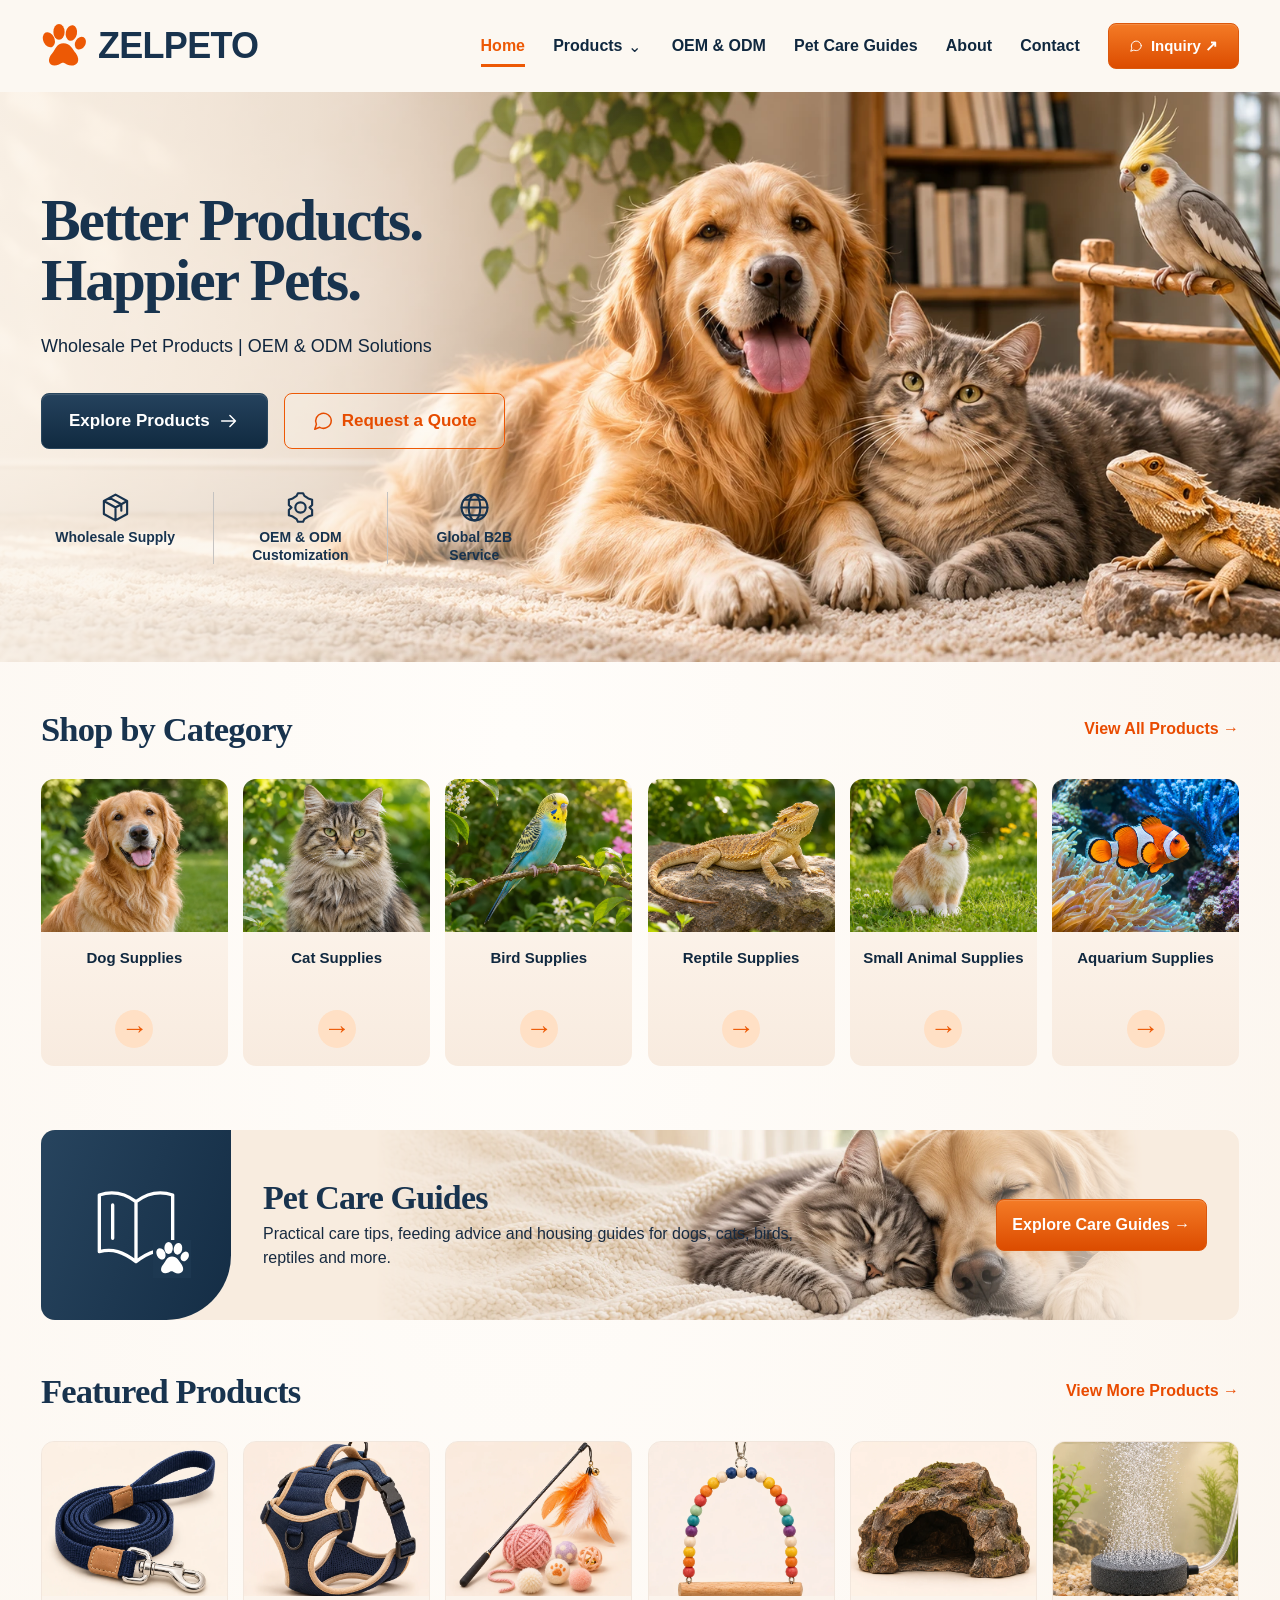
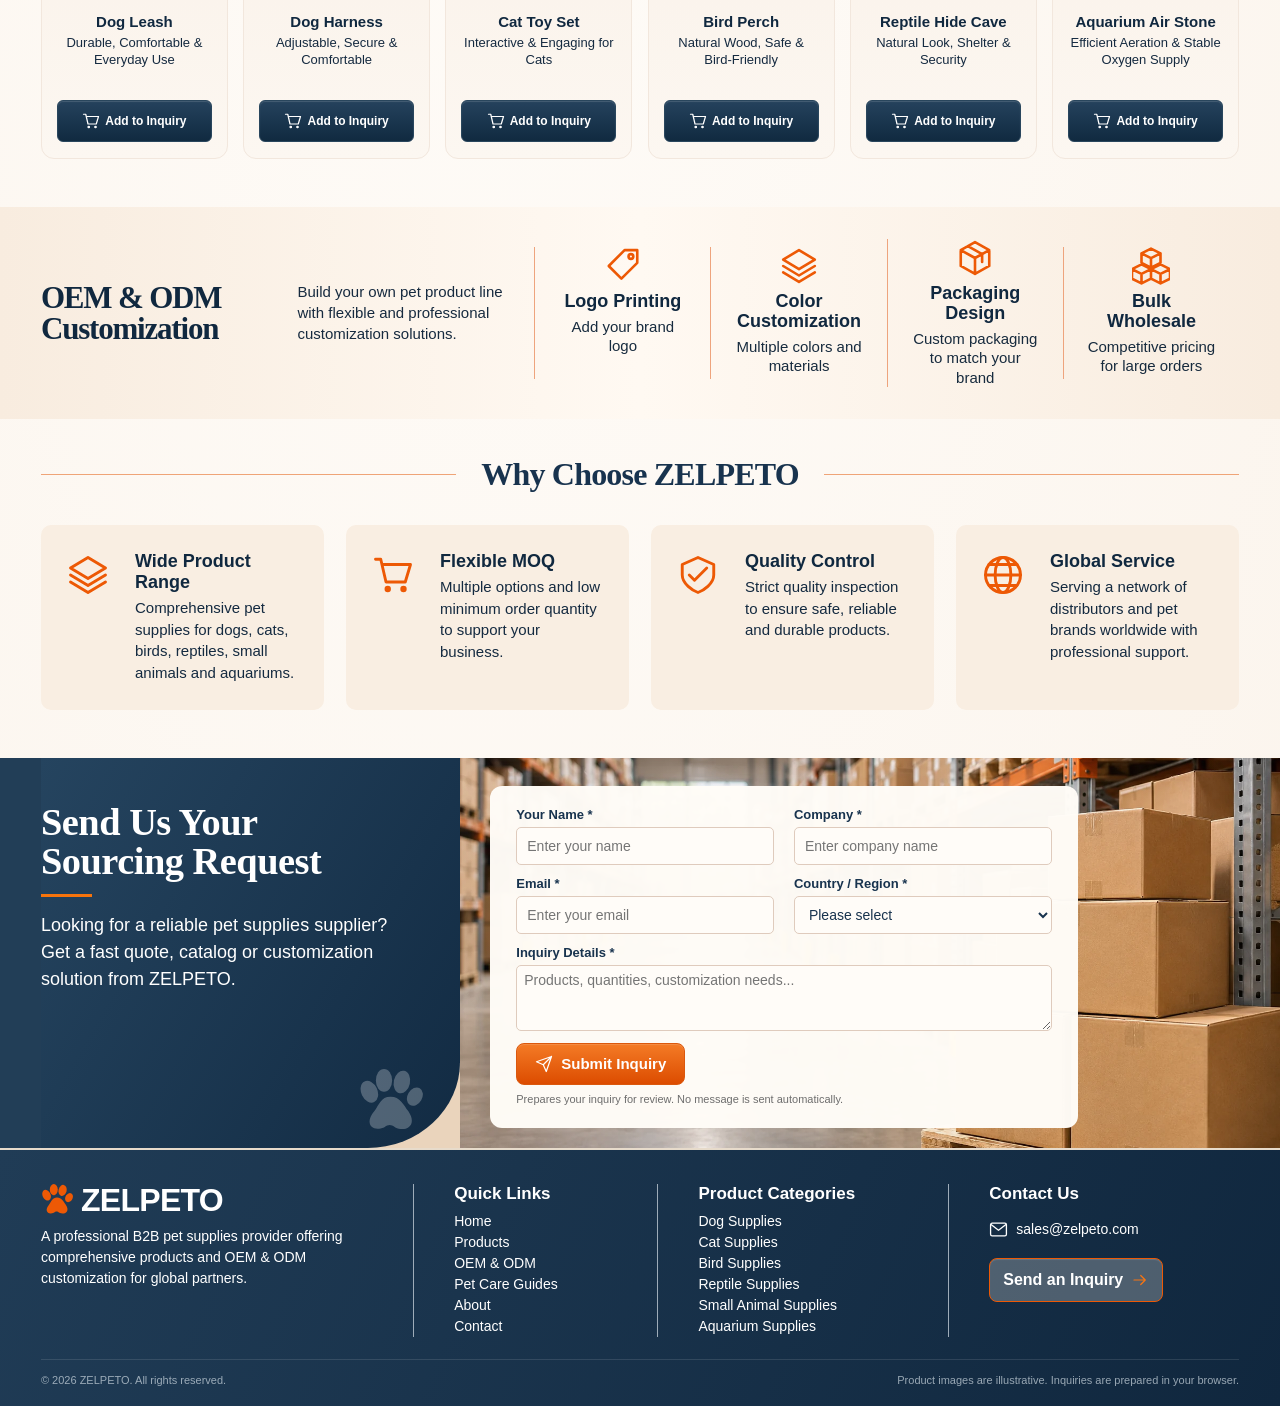
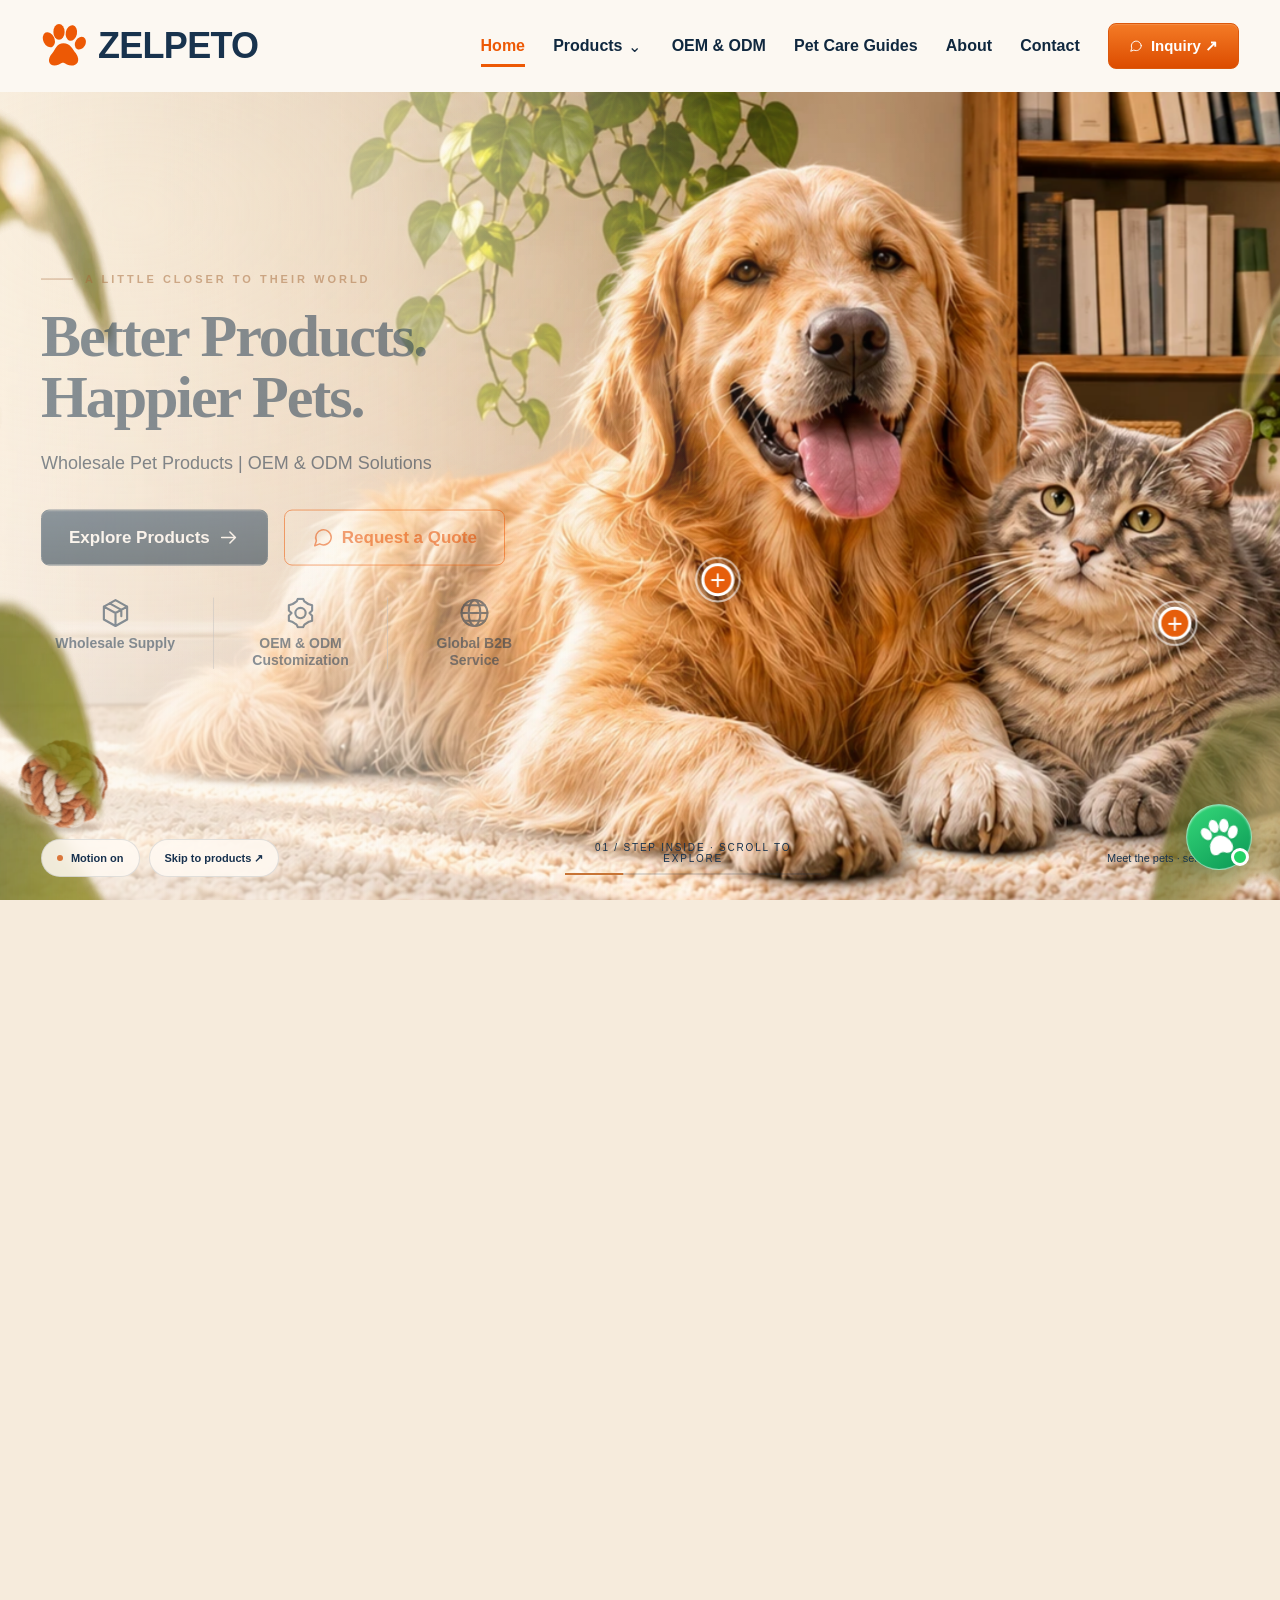
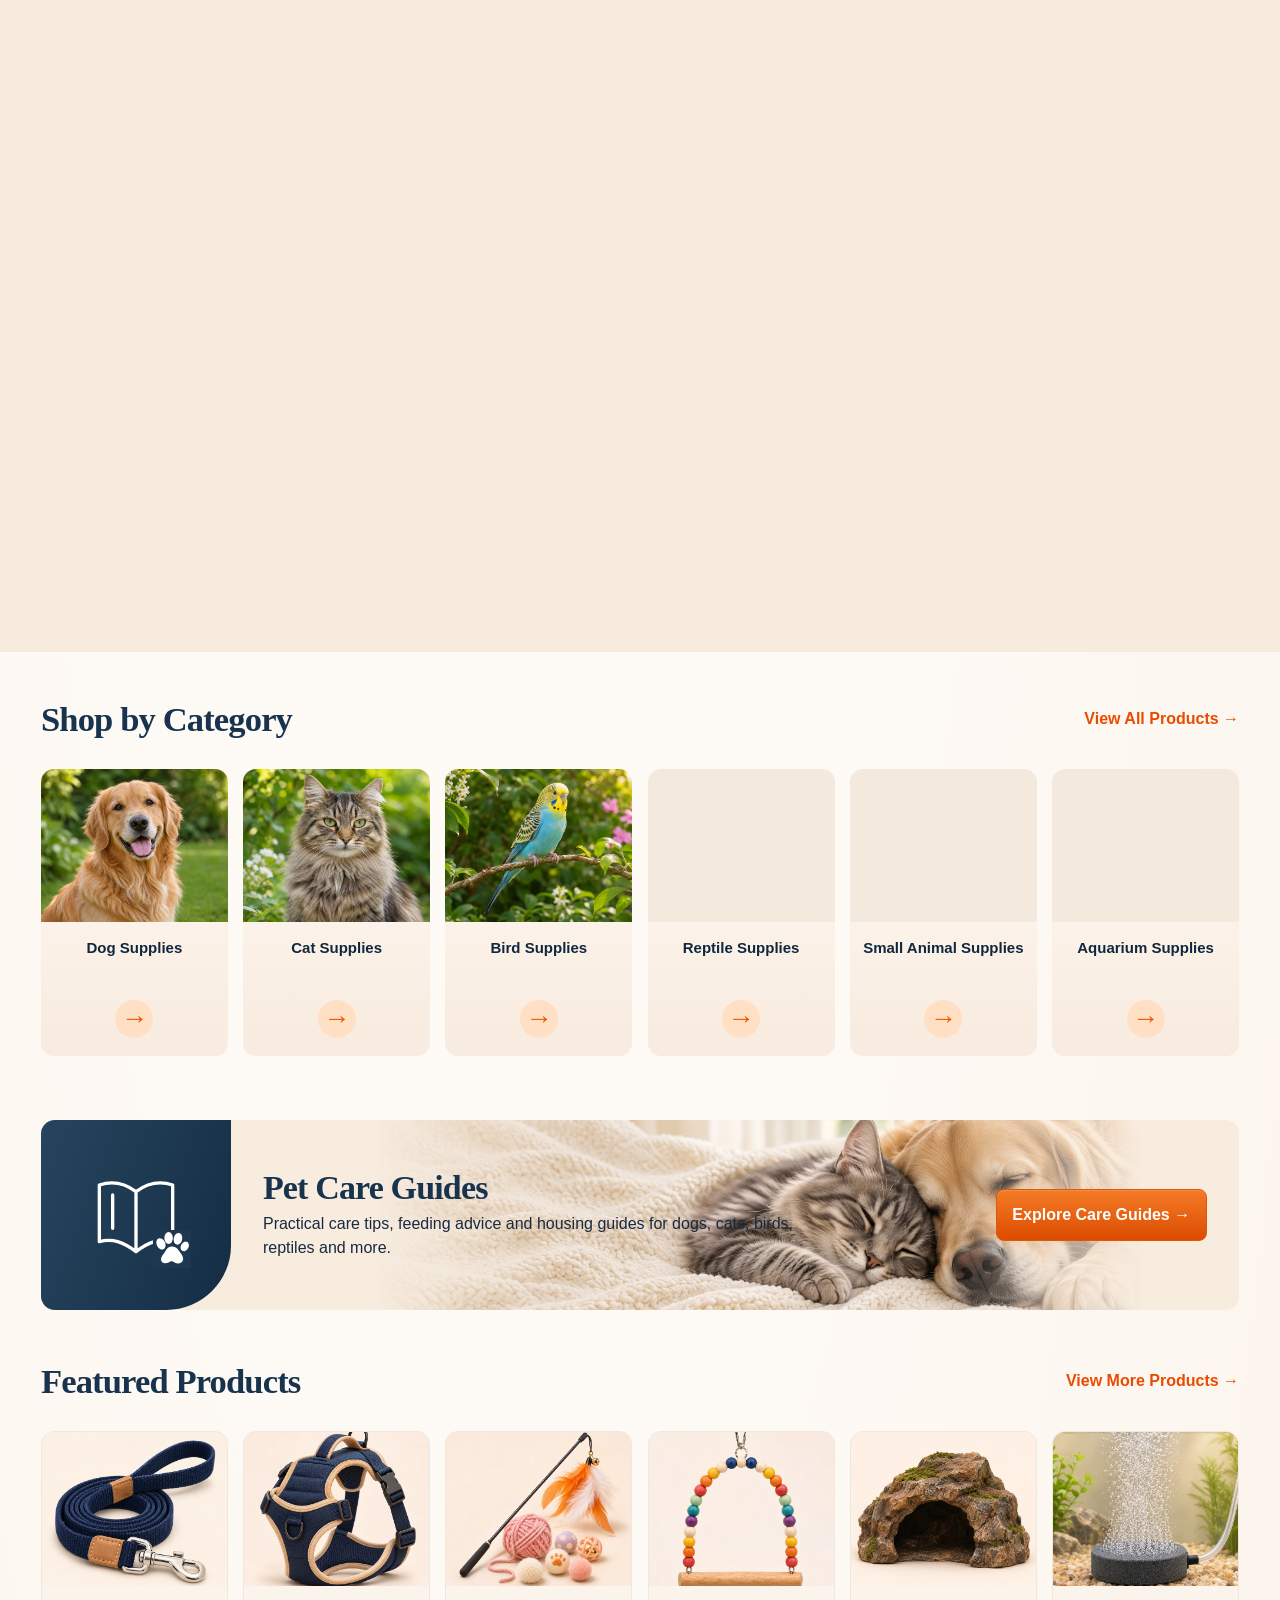
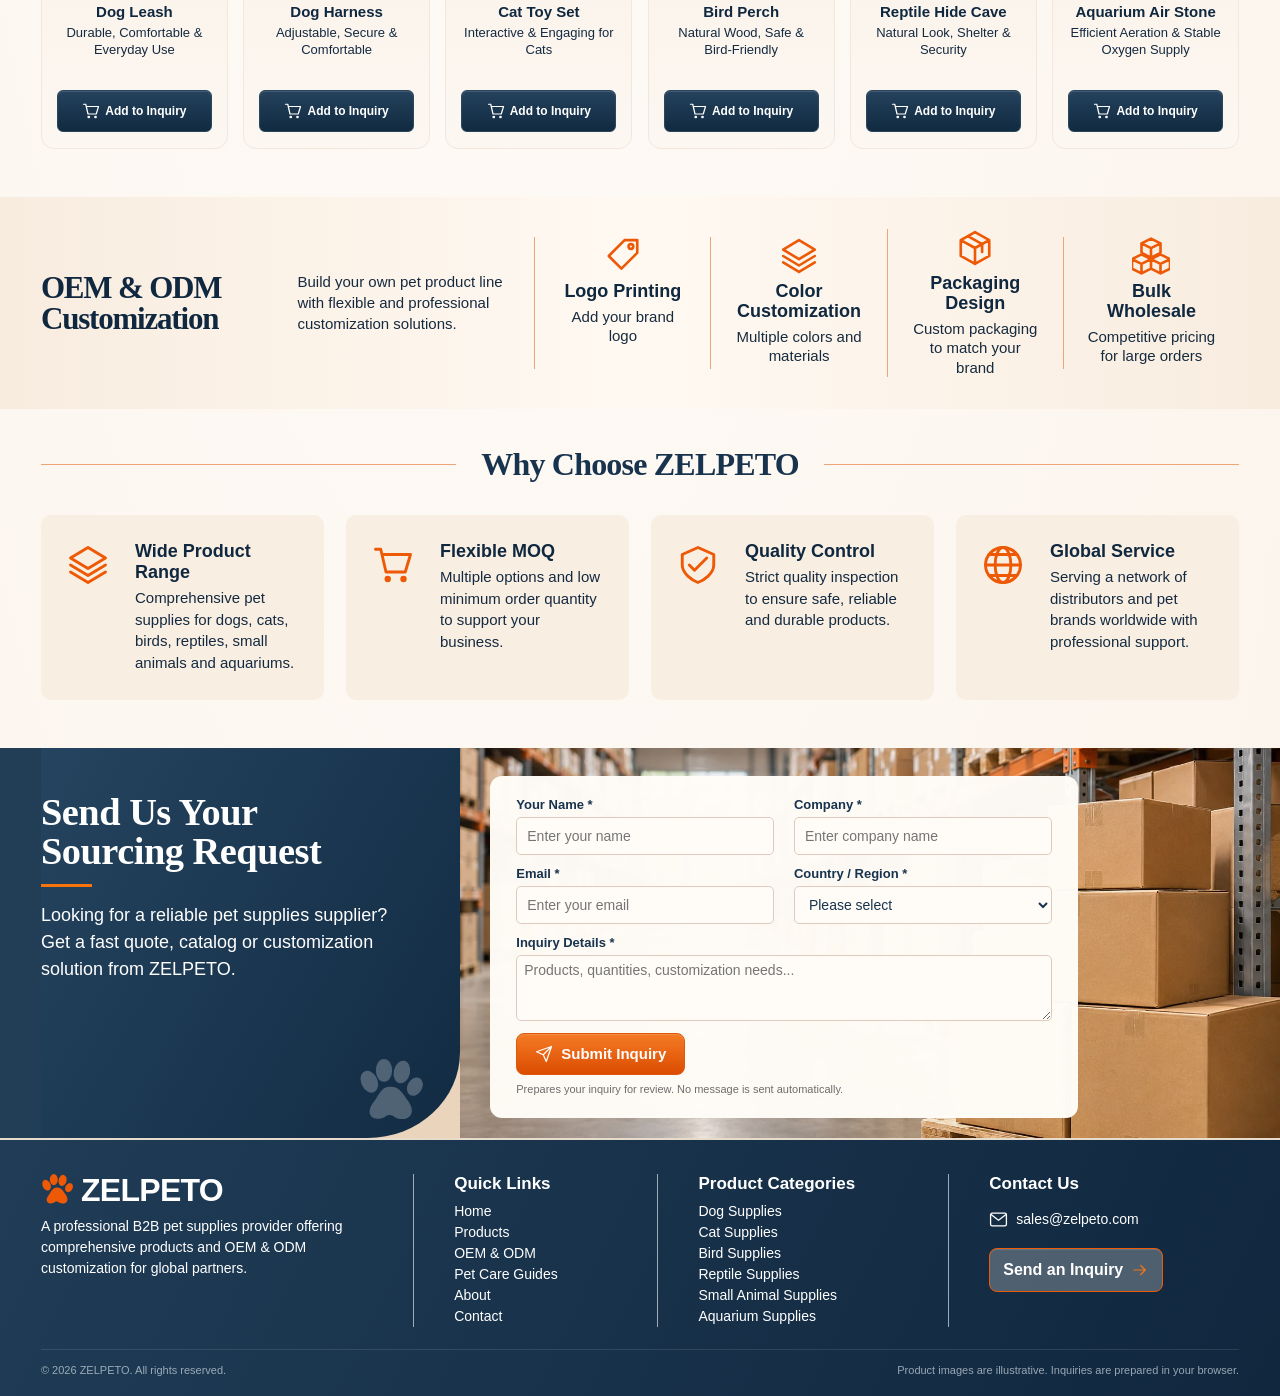
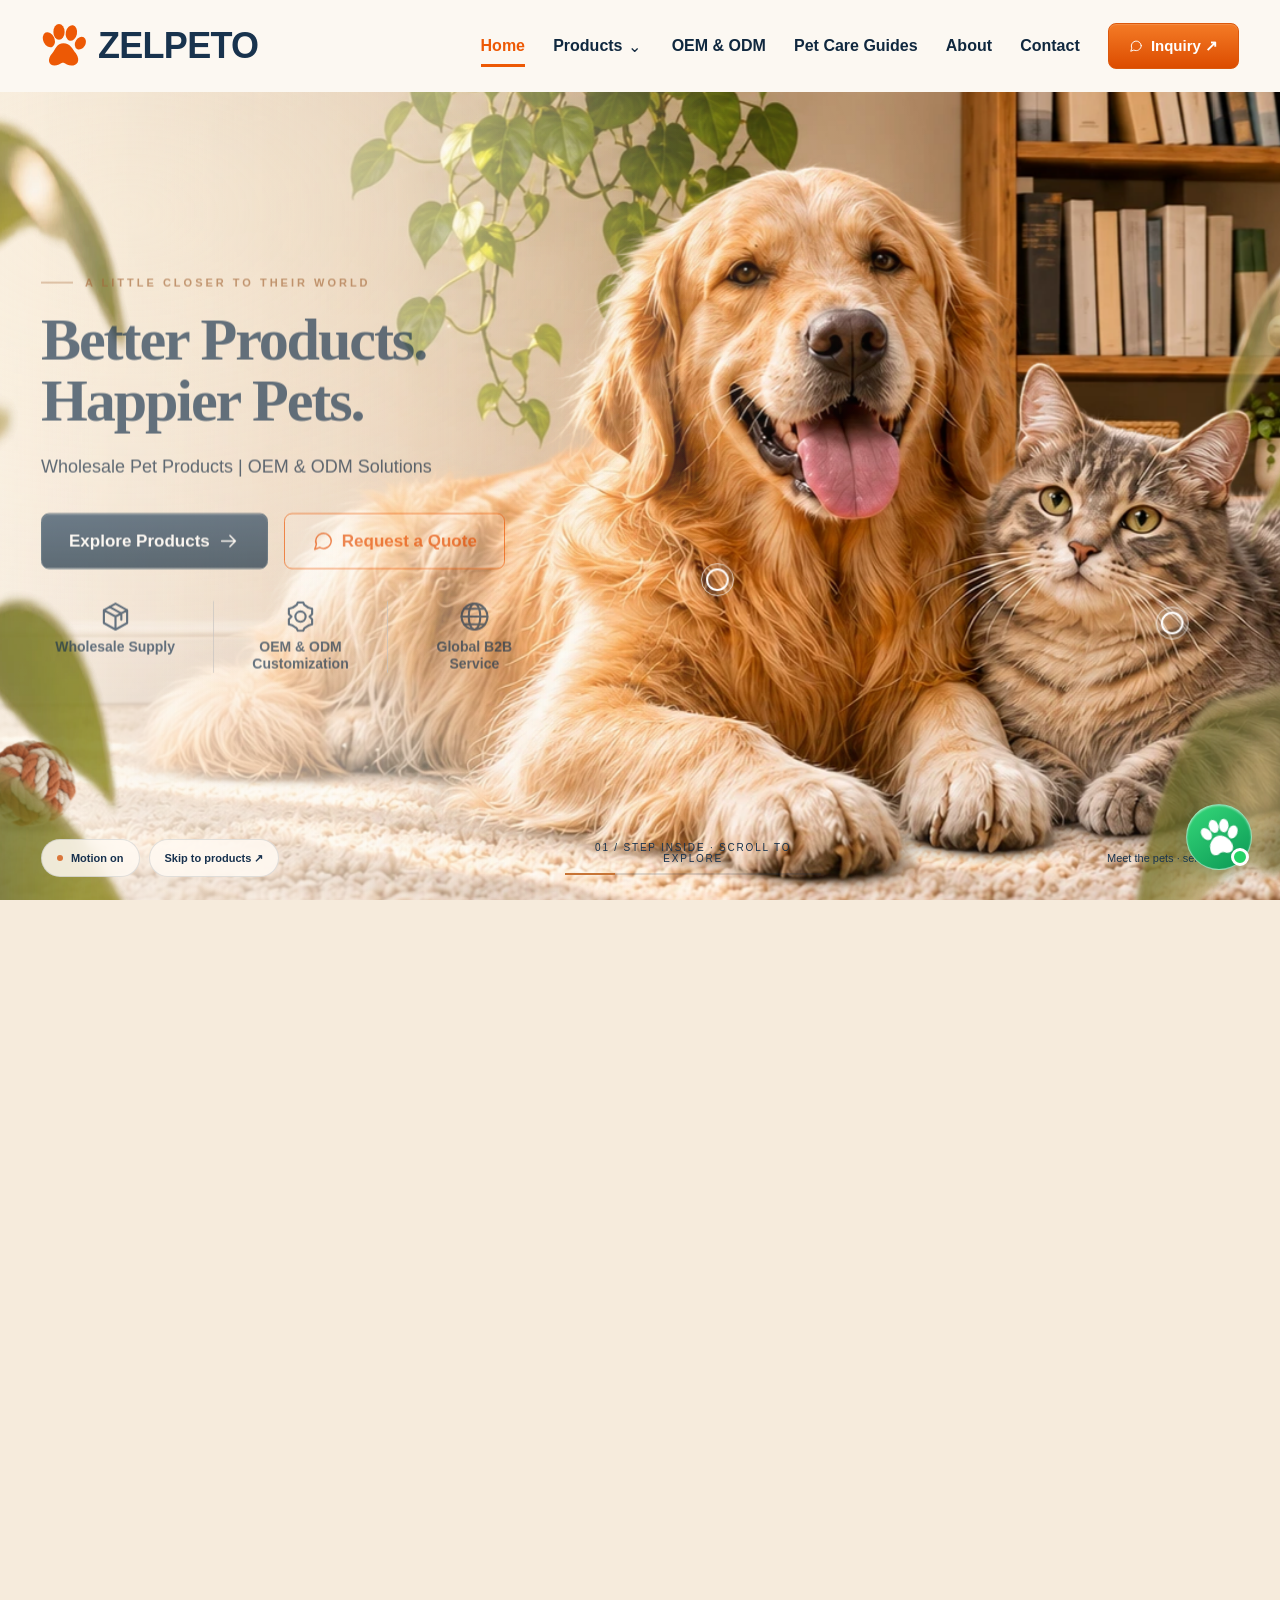
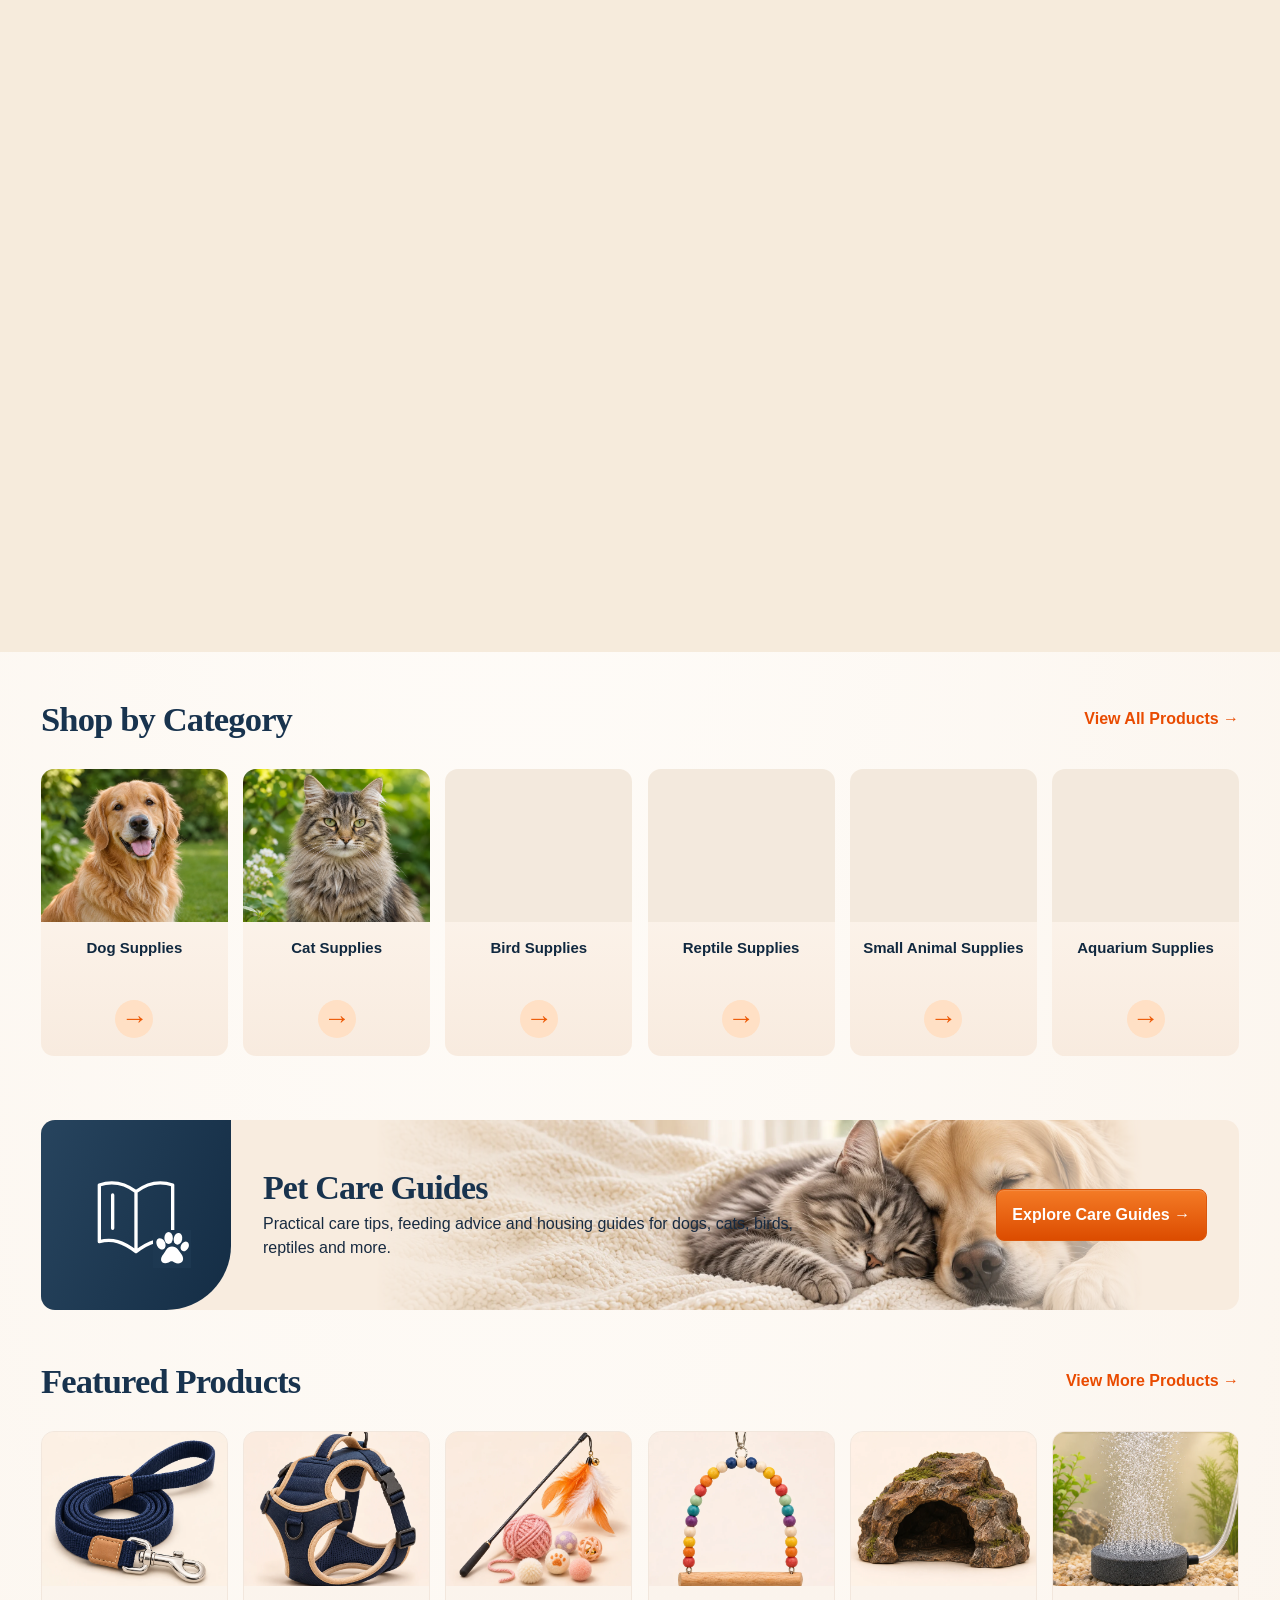
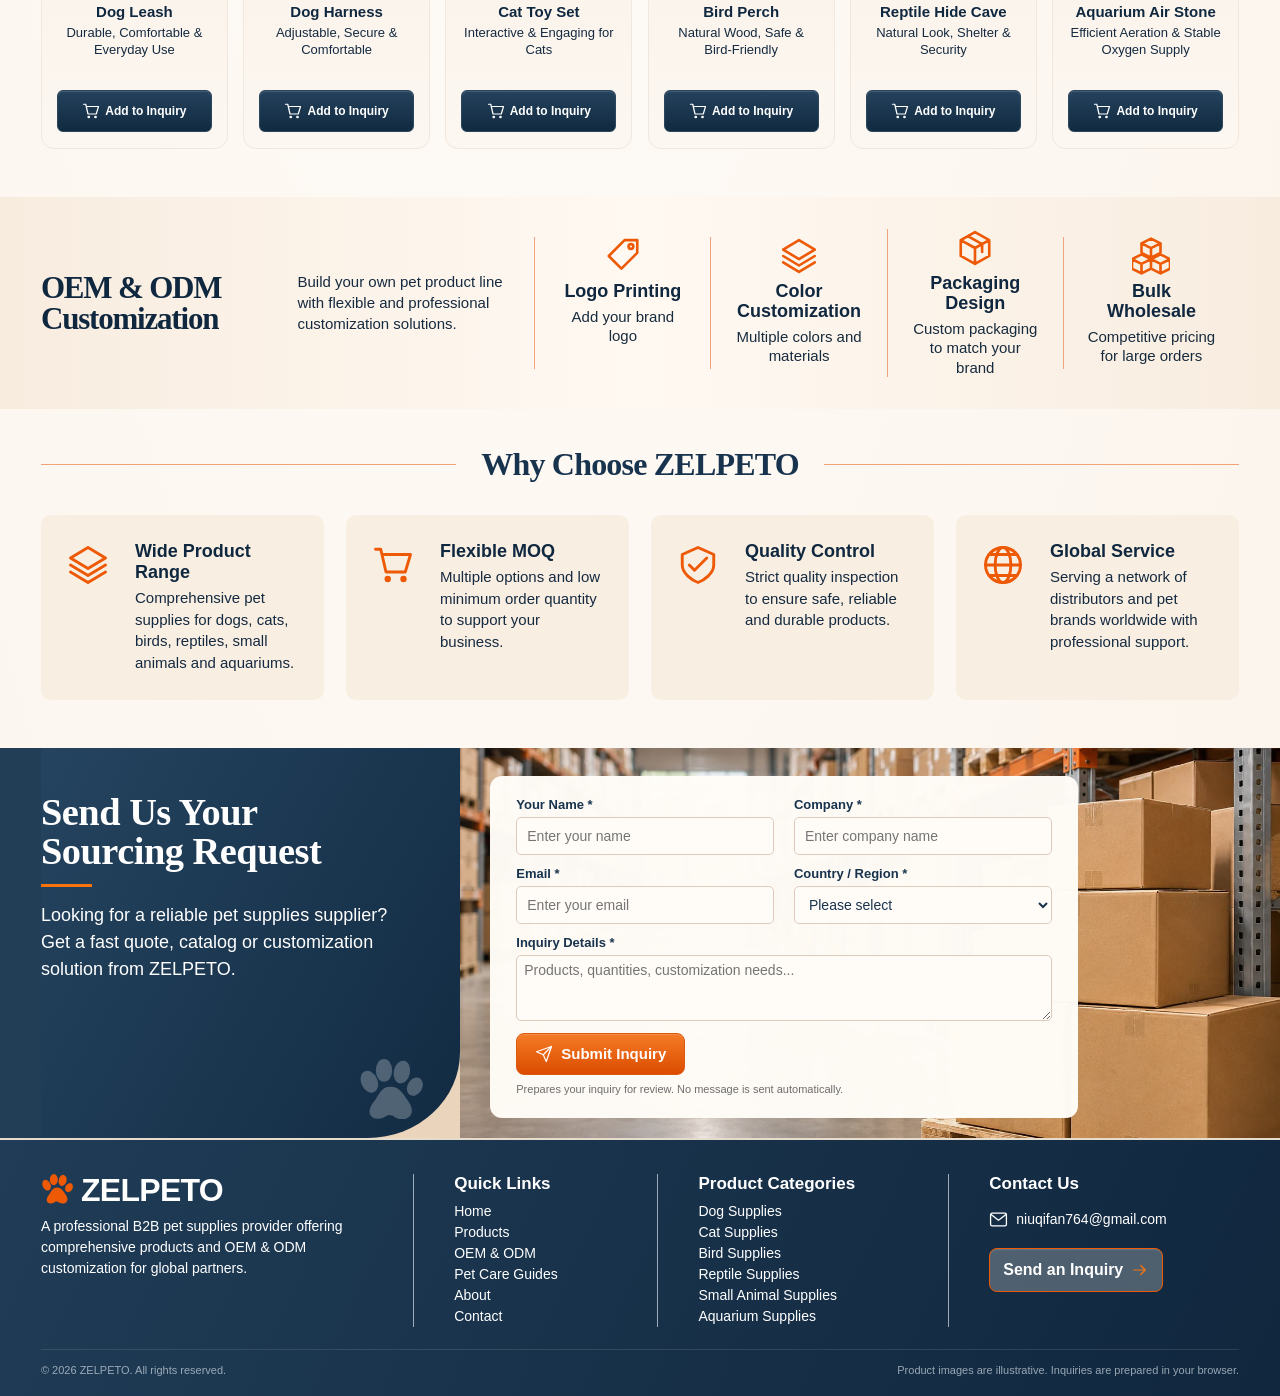
